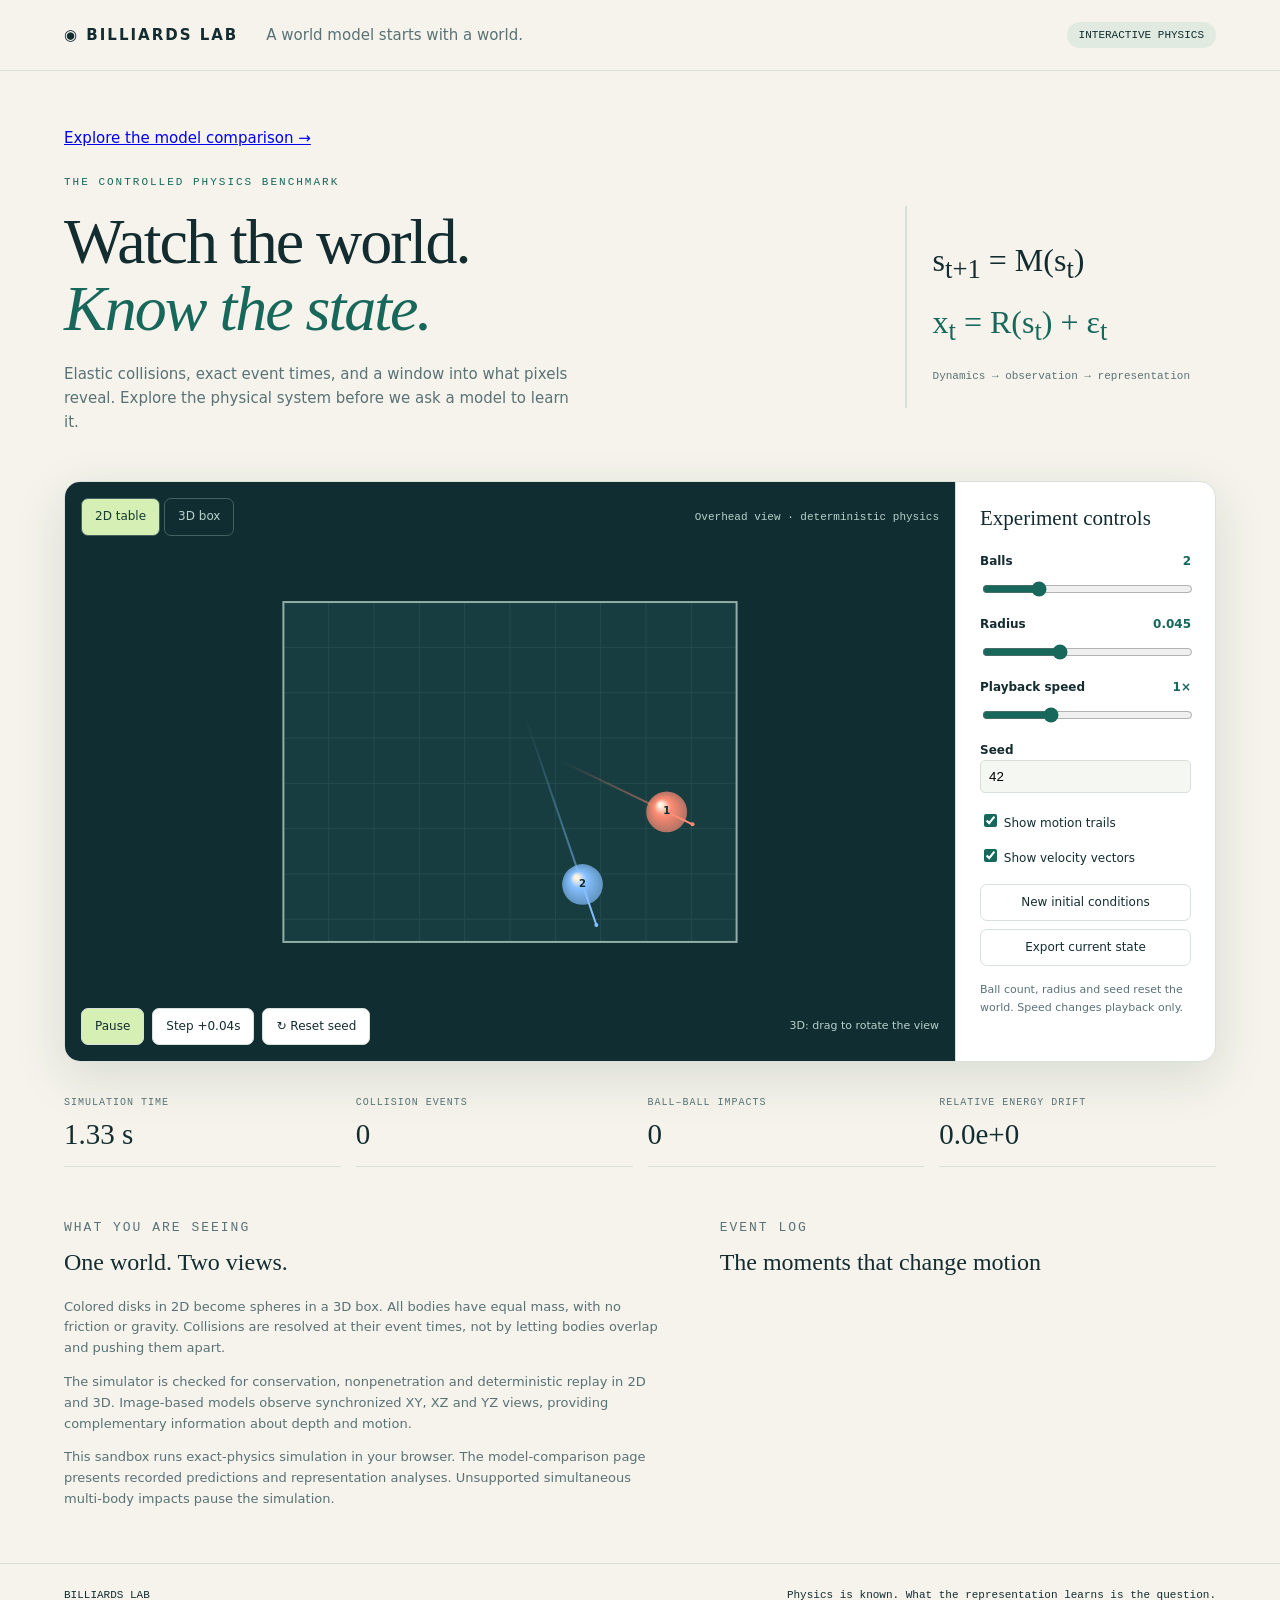
==== demos/billiards/index.html @ b467fddd "Add 3D billiards study and completed PushT representation diagnostics" ====
<!doctype html><html lang="en"><head><meta charset="utf-8"><meta name="viewport" content="width=device-width,initial-scale=1"><title>Billiards Lab — Physics in motion</title><link rel="stylesheet" href="style.css"></head><body>
<header><a class="brand" href="#">◉ BILLIARDS LAB</a><span class="tag">A world model starts with a world.</span><span class="badge">INTERACTIVE PHYSICS</span></header>
<main><p><a href="research.html">Explore the model comparison →</a></p><div class="intro"><div><p class="eyebrow">THE CONTROLLED PHYSICS BENCHMARK</p><h1>Watch the world.<br><em>Know the state.</em></h1><p>Elastic collisions, exact event times, and a window into what pixels reveal. Explore the physical system before we ask a model to learn it.</p></div><div class="equation">s<sub>t+1</sub> = M(s<sub>t</sub>)<br><span>x<sub>t</sub> = R(s<sub>t</sub>) + ε<sub>t</sub></span><small>Dynamics → observation → representation</small></div></div>
<section class="lab"><div class="stage"><div class="toolbar"><div class="segments" role="group" aria-label="Dimension"><button id="two" class="active">2D table</button><button id="three">3D box</button></div><span id="mode">Overhead view · deterministic physics</span></div><canvas id="canvas" aria-label="Animated billiard simulation"></canvas><div class="transport"><button id="play">Pause</button><button id="step">Step +0.04s</button><button id="reset">↻ Reset seed</button><span id="hint">3D: drag to rotate the view</span></div><p id="error" role="alert"></p></div>
<aside><h2>Experiment controls</h2><label>Balls <output id="nval">2</output><input id="n" type="range" min="1" max="5" value="2"></label><label>Radius <output id="rval">0.045</output><input id="r" type="range" min="20" max="90" value="45"></label><label>Playback speed <output id="speedval">1×</output><input id="speed" type="range" min="1" max="30" value="10"></label><label>Seed<input id="seed" type="number" min="0" max="4294967295" value="42"></label><label class="check"><input id="trails" type="checkbox" checked> Show motion trails</label><label class="check"><input id="arrows" type="checkbox" checked> Show velocity vectors</label><button id="random">New initial conditions</button><button id="download">Export current state</button><p class="note">Ball count, radius and seed reset the world. Speed changes playback only.</p></aside></section>
<section class="stats"><div><span>SIMULATION TIME</span><strong id="time">0.00 s</strong></div><div><span>COLLISION EVENTS</span><strong id="count">0</strong></div><div><span>BALL–BALL IMPACTS</span><strong id="pairs">0</strong></div><div><span>RELATIVE ENERGY DRIFT</span><strong id="energy">0</strong></div></section>
<section class="lower"><article><p class="eyebrow">WHAT YOU ARE SEEING</p><h2>One world. Two views.</h2><p>Colored disks in 2D become spheres in a 3D box. All bodies have equal mass, with no friction or gravity. Collisions are resolved at their event times, not by letting bodies overlap and pushing them apart.</p><p>The simulator is checked for conservation, nonpenetration and deterministic replay in 2D and 3D. Image-based models observe synchronized XY, XZ and YZ views, providing complementary information about depth and motion.</p><p>This sandbox runs exact-physics simulation in your browser. The model-comparison page presents recorded predictions and representation analyses. Unsupported simultaneous multi-body impacts pause the simulation.</p></article><article><p class="eyebrow">EVENT LOG</p><h2>The moments that change motion</h2><ol id="events"><li>Waiting for the first collision…</li></ol></article></section></main><footer>BILLIARDS LAB <span>Physics is known. What the representation learns is the question.</span></footer><script type="module" src="app.mjs"></script></body></html>
---- demos/billiards/style.css ----
:root{--ink:#132c30;--muted:#597276;--paper:#f5f3eb;--green:#17675b;--line:#d8e0d9}*{box-sizing:border-box}body{margin:0;background:var(--paper);color:var(--ink);font:15px/1.6 system-ui,sans-serif}header{display:flex;gap:28px;align-items:center;padding:22px 5vw;border-bottom:1px solid var(--line)}.brand{font-weight:800;letter-spacing:2px;color:var(--ink);text-decoration:none}.tag{color:var(--muted);flex:1}.badge{font:11px monospace;background:#e0eae0;padding:7px 12px;border-radius:20px}main{max-width:1300px;margin:auto;padding:40px 5vw}.intro{display:flex;justify-content:space-between;gap:60px;align-items:center;margin-bottom:32px}.intro>div:first-child{max-width:590px}.eyebrow{font:11px monospace;letter-spacing:2px;color:var(--green)}h1{font:clamp(40px,5vw,67px)/1.05 Georgia,serif;letter-spacing:-2px;margin:20px 0}h1 em{font-weight:normal;color:var(--green)}.intro p:not(.eyebrow){color:var(--muted);max-width:510px}.equation{font:32px Georgia,serif;line-height:1.8;padding:26px;border-left:2px solid var(--line)}.equation span{color:var(--green)}.equation small{display:block;font:11px monospace;margin-top:15px;color:var(--muted)}.lab{display:grid;grid-template-columns:1fr 260px;border:1px solid var(--line);border-radius:16px;overflow:hidden;background:white;box-shadow:0 15px 50px #183c3020}.stage{min-width:0;background:#102e32;color:#eff4e7}.toolbar{display:flex;align-items:center;justify-content:space-between;padding:16px;gap:12px}.toolbar>span{font:11px monospace;color:#b7d0c9}.segments{display:flex;gap:4px}.segments button{background:transparent;color:#b7d0c9;border-color:#45615f}.segments .active{background:#d6efb4;color:#133b32}button{font:inherit;font-size:12px;cursor:pointer;border:1px solid var(--line);border-radius:7px;padding:8px 13px;background:white;color:var(--ink)}button:hover{filter:brightness(.92)}button:focus-visible,input:focus-visible{outline:3px solid #edb84e;outline-offset:3px}canvas{width:100%;height:440px;display:block;touch-action:none}.transport{display:flex;gap:8px;align-items:center;padding:16px}.transport span{font-size:11px;color:#b7d0c9;margin-left:auto}.transport button:first-child{background:#d6efb4}aside{padding:24px;border-left:1px solid var(--line)}h2{font:24px/1.2 Georgia,serif;margin:0 0 20px}aside h2{font-size:21px}label{display:block;margin:18px 0;font-size:12px;font-weight:600}output{float:right;color:var(--green)}input[type=range]{width:100%;accent-color:var(--green);display:block;margin-top:10px}input[type=number]{display:block;width:100%;padding:8px;border:1px solid var(--line);border-radius:5px;background:#f5f7f3}label.check{font-weight:400;margin:12px 0}.check input{accent-color:var(--green)}aside button{width:100%;margin:4px 0}.note{font-size:11px;color:var(--muted)}.stats{display:grid;grid-template-columns:repeat(4,1fr);gap:15px;margin:20px 0 40px}.stats div{border-bottom:1px solid var(--line);padding:15px 0}.stats span{font:10px monospace;letter-spacing:1px;color:var(--muted);display:block}.stats strong{display:block;font:29px Georgia,serif;margin-top:10px}.lower{display:grid;grid-template-columns:1.2fr 1fr;gap:60px}.lower p{color:var(--muted);font-size:13px}ol{padding-left:20px;font:12px/2 monospace;color:var(--muted)}footer{border-top:1px solid var(--line);padding:25px 5vw;font:11px monospace;display:flex;justify-content:space-between}#error{color:#ffd0b0;margin:0 16px}@media(max-width:850px){.intro{gap:20px}.equation{display:none}.lab{grid-template-columns:1fr}aside{border-left:0;border-top:1px solid var(--line)}canvas{height:340px}.stats{grid-template-columns:repeat(2,1fr)}.lower{grid-template-columns:1fr;gap:25px}.tag{display:none}.toolbar>span{display:none}.transport{flex-wrap:wrap}.transport span{width:100%;margin:0}header{justify-content:space-between}.badge{font-size:9px}footer span{display:none}}

/* Saved screening diagnostics. */
#diagnostics{margin:32px 0 48px;padding:24px;border:1px solid var(--line);border-radius:16px;background:#eaf0e8}#diagnostics h2{margin-bottom:12px}#diagnostics h3{font:22px/1.3 Georgia,serif;margin:0 0 12px}#diagnostics h4{margin-bottom:10px}#diagnostics p{font-size:14px}.diag-grid{display:grid;grid-template-columns:repeat(2,minmax(0,1fr));gap:20px}.diag-card{background:#fffdf8;padding:22px;border-radius:12px;min-width:0}.diag-card svg{display:block;width:100%;max-width:360px;margin:auto;font:13px system-ui}.diag-card img{width:100%;image-rendering:pixelated;border:1px solid var(--line)}.diag-bar-label{display:flex;justify-content:space-between;gap:12px;font-size:12px;margin-top:10px}.diag-bar-label strong{white-space:nowrap}.diag-track,.diag-valid-track{height:10px;background:#e4e8e2;border-radius:3px;overflow:hidden;margin:5px 0 12px}.diag-track span,.diag-valid-track span{display:block;height:100%}.diag-track .predicted{background:#b44e33}.diag-track .true_future_probe{background:#427e91}.diag-valid-track{background:#b44e33}.diag-valid-track span{background:#397764}.diag-error-group{padding:10px;border:1px solid transparent;border-radius:7px}.diag-error-group.selected{border-color:#789189;background:#eef3ed}.diag-takeaway{border-left:4px solid var(--green);padding:12px 18px;background:white}#diagnostics code{overflow-wrap:anywhere}#diag-trajectory-note{overflow-wrap:anywhere}#diagnostics .note{font-size:12px}@media(max-width:800px){.diag-grid{grid-template-columns:1fr}#diagnostics{padding:16px}.diag-card{padding:16px}}
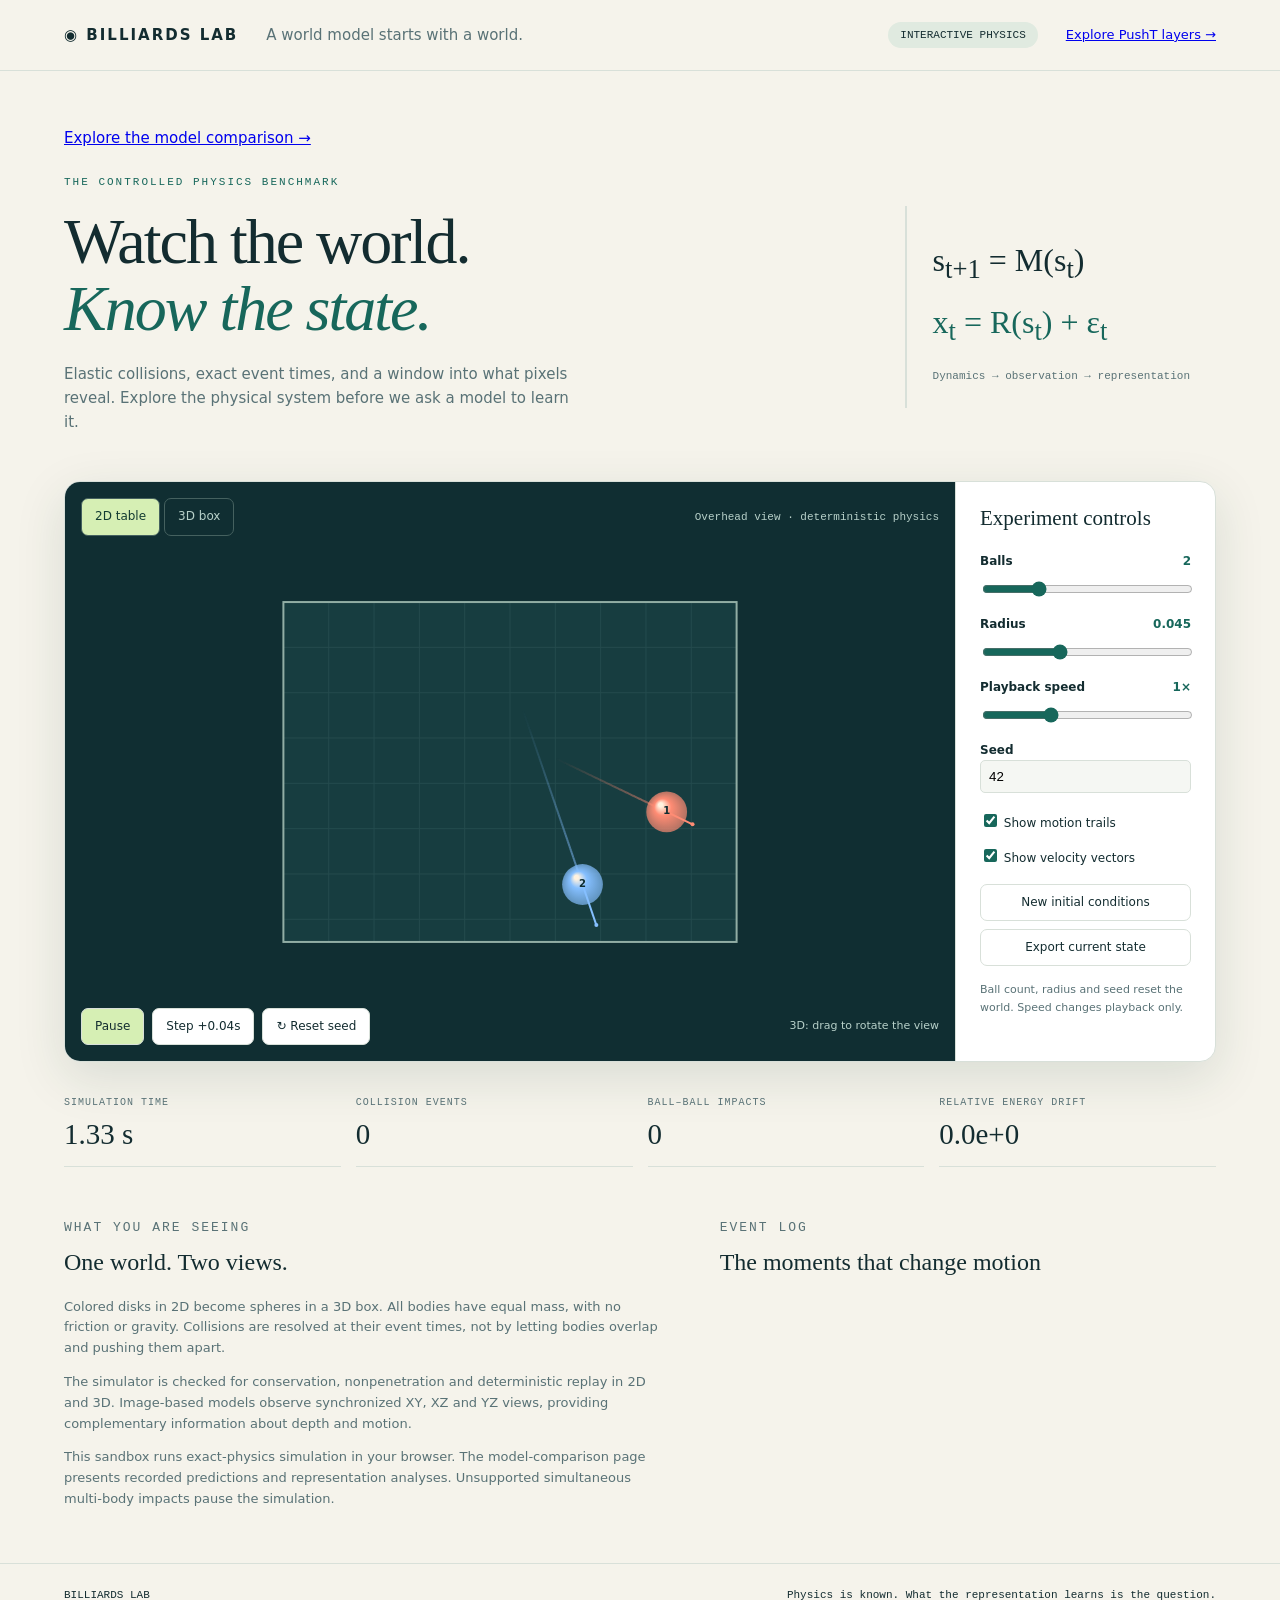
==== commit 038f6167: "Add interactive PushT atlas and validated billiards learning diagnostic results" ====
--- a/demos/billiards/index.html
+++ b/demos/billiards/index.html
@@ -1,5 +1,5 @@
 <!doctype html><html lang="en"><head><meta charset="utf-8"><meta name="viewport" content="width=device-width,initial-scale=1"><title>Billiards Lab — Physics in motion</title><link rel="stylesheet" href="style.css"></head><body>
-<header><a class="brand" href="#">◉ BILLIARDS LAB</a><span class="tag">A world model starts with a world.</span><span class="badge">INTERACTIVE PHYSICS</span></header>
+<header><a class="brand" href="#">◉ BILLIARDS LAB</a><span class="tag">A world model starts with a world.</span><span class="badge">INTERACTIVE PHYSICS</span><a href="pusht.html" style="font-size:13px;margin-left:auto;white-space:nowrap">Explore PushT layers →</a></header>
 <main><p><a href="research.html">Explore the model comparison →</a></p><div class="intro"><div><p class="eyebrow">THE CONTROLLED PHYSICS BENCHMARK</p><h1>Watch the world.<br><em>Know the state.</em></h1><p>Elastic collisions, exact event times, and a window into what pixels reveal. Explore the physical system before we ask a model to learn it.</p></div><div class="equation">s<sub>t+1</sub> = M(s<sub>t</sub>)<br><span>x<sub>t</sub> = R(s<sub>t</sub>) + ε<sub>t</sub></span><small>Dynamics → observation → representation</small></div></div>
 <section class="lab"><div class="stage"><div class="toolbar"><div class="segments" role="group" aria-label="Dimension"><button id="two" class="active">2D table</button><button id="three">3D box</button></div><span id="mode">Overhead view · deterministic physics</span></div><canvas id="canvas" aria-label="Animated billiard simulation"></canvas><div class="transport"><button id="play">Pause</button><button id="step">Step +0.04s</button><button id="reset">↻ Reset seed</button><span id="hint">3D: drag to rotate the view</span></div><p id="error" role="alert"></p></div>
 <aside><h2>Experiment controls</h2><label>Balls <output id="nval">2</output><input id="n" type="range" min="1" max="5" value="2"></label><label>Radius <output id="rval">0.045</output><input id="r" type="range" min="20" max="90" value="45"></label><label>Playback speed <output id="speedval">1×</output><input id="speed" type="range" min="1" max="30" value="10"></label><label>Seed<input id="seed" type="number" min="0" max="4294967295" value="42"></label><label class="check"><input id="trails" type="checkbox" checked> Show motion trails</label><label class="check"><input id="arrows" type="checkbox" checked> Show velocity vectors</label><button id="random">New initial conditions</button><button id="download">Export current state</button><p class="note">Ball count, radius and seed reset the world. Speed changes playback only.</p></aside></section>
--- a/demos/billiards/style.css
+++ b/demos/billiards/style.css
@@ -2,3 +2,6 @@
 
 /* Saved screening diagnostics. */
 #diagnostics{margin:32px 0 48px;padding:24px;border:1px solid var(--line);border-radius:16px;background:#eaf0e8}#diagnostics h2{margin-bottom:12px}#diagnostics h3{font:22px/1.3 Georgia,serif;margin:0 0 12px}#diagnostics h4{margin-bottom:10px}#diagnostics p{font-size:14px}.diag-grid{display:grid;grid-template-columns:repeat(2,minmax(0,1fr));gap:20px}.diag-card{background:#fffdf8;padding:22px;border-radius:12px;min-width:0}.diag-card svg{display:block;width:100%;max-width:360px;margin:auto;font:13px system-ui}.diag-card img{width:100%;image-rendering:pixelated;border:1px solid var(--line)}.diag-bar-label{display:flex;justify-content:space-between;gap:12px;font-size:12px;margin-top:10px}.diag-bar-label strong{white-space:nowrap}.diag-track,.diag-valid-track{height:10px;background:#e4e8e2;border-radius:3px;overflow:hidden;margin:5px 0 12px}.diag-track span,.diag-valid-track span{display:block;height:100%}.diag-track .predicted{background:#b44e33}.diag-track .true_future_probe{background:#427e91}.diag-valid-track{background:#b44e33}.diag-valid-track span{background:#397764}.diag-error-group{padding:10px;border:1px solid transparent;border-radius:7px}.diag-error-group.selected{border-color:#789189;background:#eef3ed}.diag-takeaway{border-left:4px solid var(--green);padding:12px 18px;background:white}#diagnostics code{overflow-wrap:anywhere}#diag-trajectory-note{overflow-wrap:anywhere}#diagnostics .note{font-size:12px}@media(max-width:800px){.diag-grid{grid-template-columns:1fr}#diagnostics{padding:16px}.diag-card{padding:16px}}
+
+/* Navigation between the two research views. */
+header{flex-wrap:wrap}
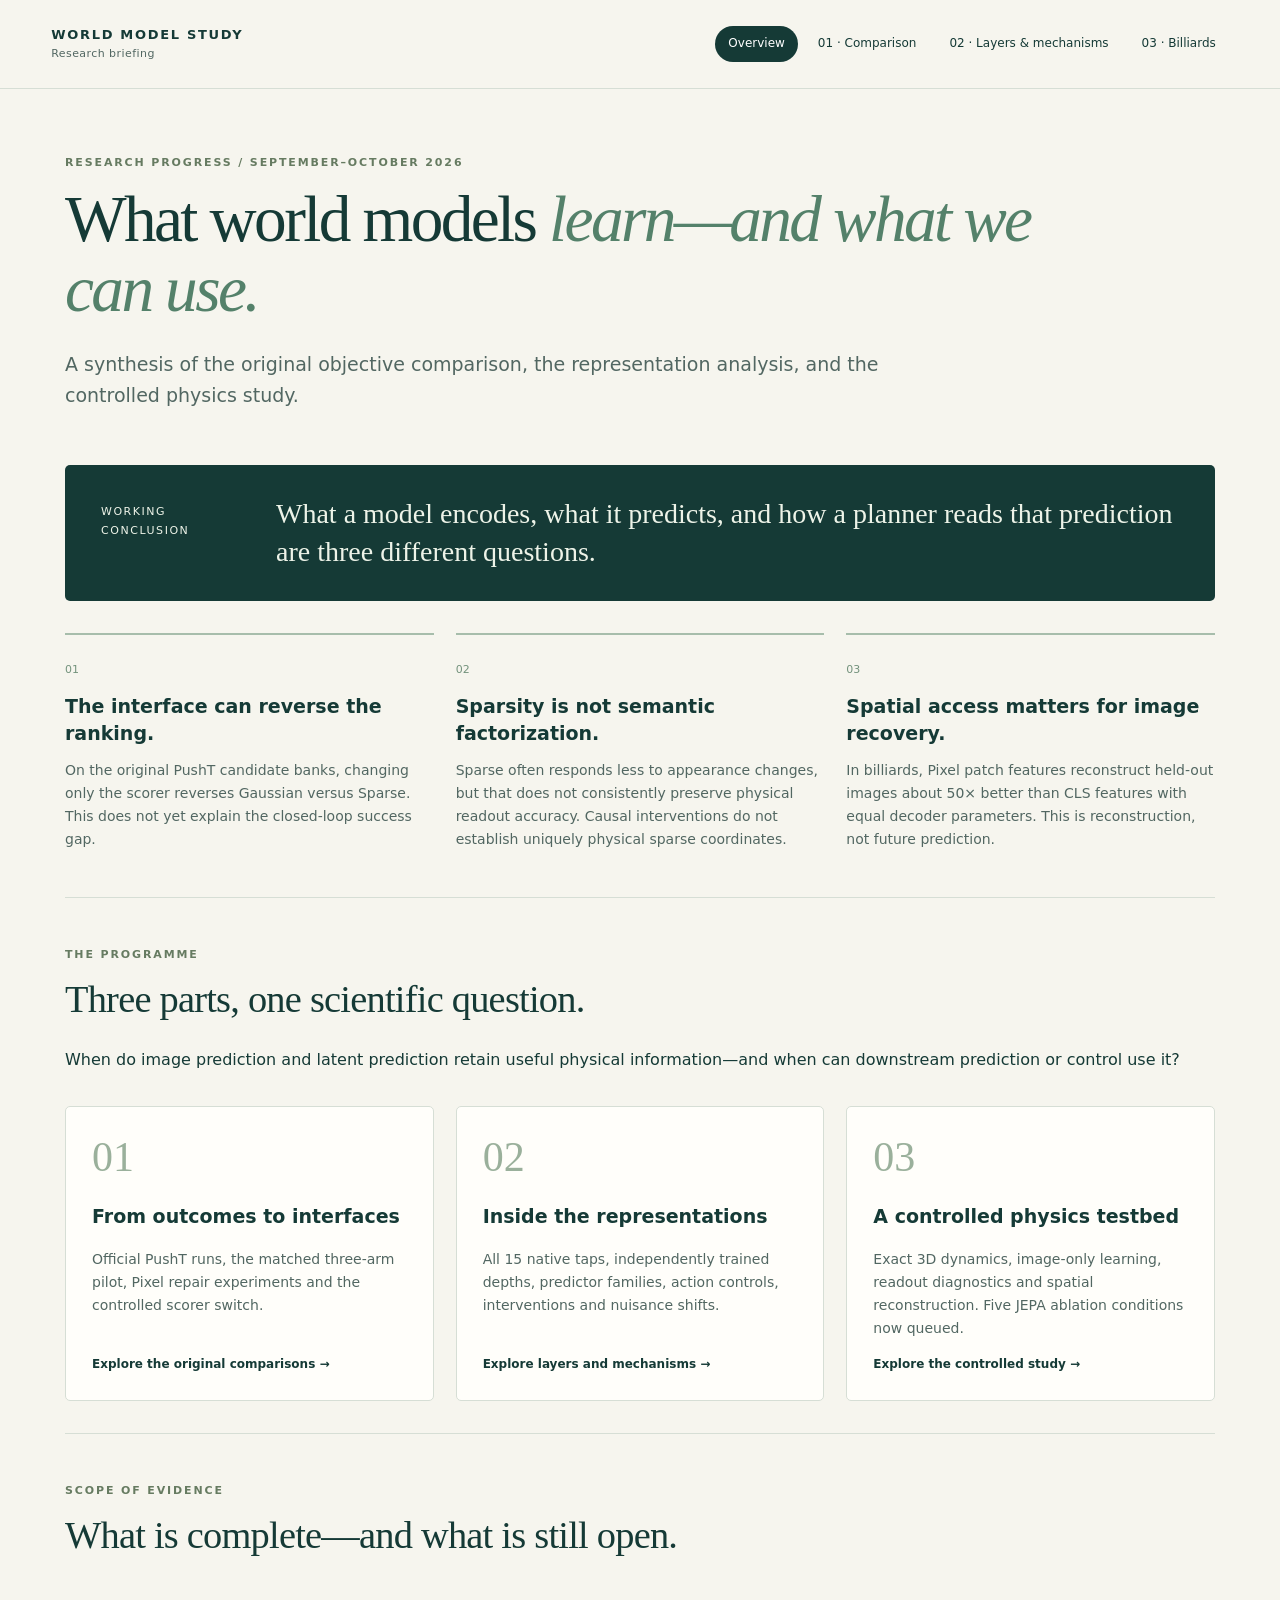
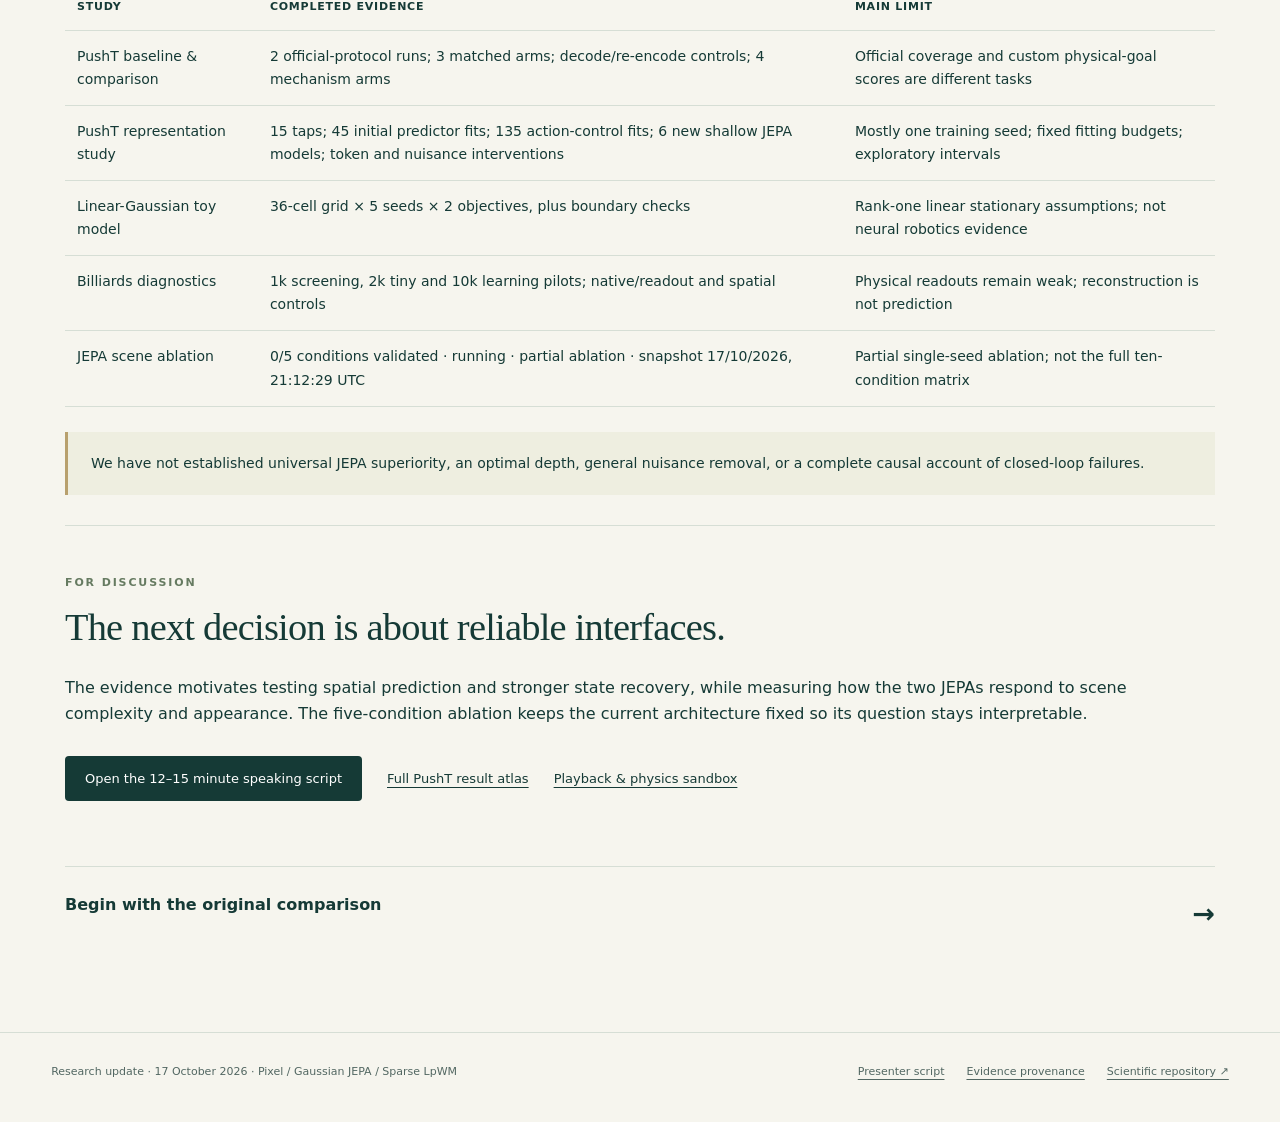
==== commit acbc26bc: "Add comprehensive advisor briefing, visual chapters and speaking script" ====
--- a/demos/billiards/index.html
+++ b/demos/billiards/index.html
@@ -1,7 +1 @@
-<!doctype html><html lang="en"><head><meta charset="utf-8"><meta name="viewport" content="width=device-width,initial-scale=1"><title>Billiards Lab — Physics in motion</title><link rel="stylesheet" href="style.css"></head><body>
-<header><a class="brand" href="#">◉ BILLIARDS LAB</a><span class="tag">A world model starts with a world.</span><span class="badge">INTERACTIVE PHYSICS</span><a href="pusht.html" style="font-size:13px;margin-left:auto;white-space:nowrap">Explore PushT layers →</a></header>
-<main><p><a href="research.html">Explore the model comparison →</a></p><div class="intro"><div><p class="eyebrow">THE CONTROLLED PHYSICS BENCHMARK</p><h1>Watch the world.<br><em>Know the state.</em></h1><p>Elastic collisions, exact event times, and a window into what pixels reveal. Explore the physical system before we ask a model to learn it.</p></div><div class="equation">s<sub>t+1</sub> = M(s<sub>t</sub>)<br><span>x<sub>t</sub> = R(s<sub>t</sub>) + ε<sub>t</sub></span><small>Dynamics → observation → representation</small></div></div>
-<section class="lab"><div class="stage"><div class="toolbar"><div class="segments" role="group" aria-label="Dimension"><button id="two" class="active">2D table</button><button id="three">3D box</button></div><span id="mode">Overhead view · deterministic physics</span></div><canvas id="canvas" aria-label="Animated billiard simulation"></canvas><div class="transport"><button id="play">Pause</button><button id="step">Step +0.04s</button><button id="reset">↻ Reset seed</button><span id="hint">3D: drag to rotate the view</span></div><p id="error" role="alert"></p></div>
-<aside><h2>Experiment controls</h2><label>Balls <output id="nval">2</output><input id="n" type="range" min="1" max="5" value="2"></label><label>Radius <output id="rval">0.045</output><input id="r" type="range" min="20" max="90" value="45"></label><label>Playback speed <output id="speedval">1×</output><input id="speed" type="range" min="1" max="30" value="10"></label><label>Seed<input id="seed" type="number" min="0" max="4294967295" value="42"></label><label class="check"><input id="trails" type="checkbox" checked> Show motion trails</label><label class="check"><input id="arrows" type="checkbox" checked> Show velocity vectors</label><button id="random">New initial conditions</button><button id="download">Export current state</button><p class="note">Ball count, radius and seed reset the world. Speed changes playback only.</p></aside></section>
-<section class="stats"><div><span>SIMULATION TIME</span><strong id="time">0.00 s</strong></div><div><span>COLLISION EVENTS</span><strong id="count">0</strong></div><div><span>BALL–BALL IMPACTS</span><strong id="pairs">0</strong></div><div><span>RELATIVE ENERGY DRIFT</span><strong id="energy">0</strong></div></section>
-<section class="lower"><article><p class="eyebrow">WHAT YOU ARE SEEING</p><h2>One world. Two views.</h2><p>Colored disks in 2D become spheres in a 3D box. All bodies have equal mass, with no friction or gravity. Collisions are resolved at their event times, not by letting bodies overlap and pushing them apart.</p><p>The simulator is checked for conservation, nonpenetration and deterministic replay in 2D and 3D. Image-based models observe synchronized XY, XZ and YZ views, providing complementary information about depth and motion.</p><p>This sandbox runs exact-physics simulation in your browser. The model-comparison page presents recorded predictions and representation analyses. Unsupported simultaneous multi-body impacts pause the simulation.</p></article><article><p class="eyebrow">EVENT LOG</p><h2>The moments that change motion</h2><ol id="events"><li>Waiting for the first collision…</li></ol></article></section></main><footer>BILLIARDS LAB <span>Physics is known. What the representation learns is the question.</span></footer><script type="module" src="app.mjs"></script></body></html>
+<!doctype html><html lang="en"><head><meta charset="utf-8"><meta name="viewport" content="width=device-width,initial-scale=1"><title>What world models learn—and what we can use. · World Models</title><link rel="stylesheet" href="review.css"></head><body data-page="index"><a class="skip" href="#main">Skip to content</a><header><a class="wordmark" href="index.html">WORLD MODEL STUDY<span>Research briefing</span></a><nav aria-label="Research chapters"><a data-page="index" href="index.html">Overview</a><a data-page="comparison" href="comparison.html">01 · Comparison</a><a data-page="layers" href="layers.html">02 · Layers & mechanisms</a><a data-page="billiards" href="billiards.html">03 · Billiards</a></nav></header><main id="main"><div class="hero"><p class="eyebrow">Research progress / September–October 2026</p><h1>What world models <em>learn—and what we can use.</em></h1><p class="lead">A synthesis of the original objective comparison, the representation analysis, and the controlled physics study.</p></div><div class="thesis"><span>Working conclusion</span><p>What a model encodes, what it predicts, and how a planner reads that prediction are three different questions.</p></div><div class="findings"><article class="finding"><span>01</span><h3>The interface can reverse the ranking.</h3><p>On the original PushT candidate banks, changing only the scorer reverses Gaussian versus Sparse. This does not yet explain the closed-loop success gap.</p></article><article class="finding"><span>02</span><h3>Sparsity is not semantic factorization.</h3><p>Sparse often responds less to appearance changes, but that does not consistently preserve physical readout accuracy. Causal interventions do not establish uniquely physical sparse coordinates.</p></article><article class="finding"><span>03</span><h3>Spatial access matters for image recovery.</h3><p>In billiards, Pixel patch features reconstruct held-out images about 50× better than CLS features with equal decoder parameters. This is reconstruction, not future prediction.</p></article></div><section class="chapter-section"><p class="eyebrow">The programme</p><h2>Three parts, one scientific question.</h2><p>When do image prediction and latent prediction retain useful physical information—and when can downstream prediction or control use it?</p><div class="chapter-grid"><a class="chapter-card" href="comparison.html"><b>01</b><h3>From outcomes to interfaces</h3><p>Official PushT runs, the matched three-arm pilot, Pixel repair experiments and the controlled scorer switch.</p><span>Explore the original comparisons →</span></a><a class="chapter-card" href="layers.html"><b>02</b><h3>Inside the representations</h3><p>All 15 native taps, independently trained depths, predictor families, action controls, interventions and nuisance shifts.</p><span>Explore layers and mechanisms →</span></a><a class="chapter-card" href="billiards.html"><b>03</b><h3>A controlled physics testbed</h3><p>Exact 3D dynamics, image-only learning, readout diagnostics and spatial reconstruction. Five JEPA ablation conditions now queued.</p><span>Explore the controlled study →</span></a></div></section><section class="chapter-section"><p class="eyebrow">Scope of evidence</p><h2>What is complete—and what is still open.</h2><div class="table-wrap"><table><thead><tr><th>Study</th><th>Completed evidence</th><th>Main limit</th></tr></thead><tbody><tr><td>PushT baseline & comparison</td><td>2 official-protocol runs; 3 matched arms; decode/re-encode controls; 4 mechanism arms</td><td>Official coverage and custom physical-goal scores are different tasks</td></tr><tr><td>PushT representation study</td><td>15 taps; 45 initial predictor fits; 135 action-control fits; 6 new shallow JEPA models; token and nuisance interventions</td><td>Mostly one training seed; fixed fitting budgets; exploratory intervals</td></tr><tr><td>Linear-Gaussian toy model</td><td>36-cell grid × 5 seeds × 2 objectives, plus boundary checks</td><td>Rank-one linear stationary assumptions; not neural robotics evidence</td></tr><tr><td>Billiards diagnostics</td><td>1k screening, 2k tiny and 10k learning pilots; native/readout and spatial controls</td><td>Physical readouts remain weak; reconstruction is not prediction</td></tr><tr><td>JEPA scene ablation</td><td id="cover-run">Five conditions × two objectives × 10k updates; results pending</td><td>Partial single-seed ablation; not the full ten-condition matrix</td></tr></tbody></table></div><p class="boundary">We have not established universal JEPA superiority, an optimal depth, general nuisance removal, or a complete causal account of closed-loop failures.</p></section><section class="chapter-section"><p class="eyebrow">For discussion</p><h2>The next decision is about reliable interfaces.</h2><p>The evidence motivates testing spatial prediction and stronger state recovery, while measuring how the two JEPAs respond to scene complexity and appearance. The five-condition ablation keeps the current architecture fixed so its question stays interpretable.</p><div class="actions"><a class="button" href="speaker-notes.html">Open the 12–15 minute speaking script</a><a href="pusht.html">Full PushT result atlas</a><a href="research.html">Playback & physics sandbox</a></div></section><a class="next" href="comparison.html">Begin with the original comparison <span>→</span></a></main><footer><p>Research update · 17 October 2026 · Pixel / Gaussian JEPA / Sparse LpWM</p><a href="speaker-notes.html">Presenter script</a><a href="review-data/provenance.json">Evidence provenance</a><a href="https://github.com/henry550xz/jepa-worldmodel-comparison">Scientific repository ↗</a></footer><script type="module" src="review.mjs"></script></body></html>
--- a/demos/billiards/review.css
+++ b/demos/billiards/review.css
@@ -0,0 +1,2 @@
+:root{--paper:#f6f5ee;--ink:#153a36;--muted:#526762;--line:#d6ded5;--pixel:#bd674c;--gaussian:#347f9e;--sparse:#579b75;--card:#fffefa}*{box-sizing:border-box}body{margin:0;background:var(--paper);color:var(--ink);font:16px/1.65 system-ui,-apple-system,BlinkMacSystemFont,"Segoe UI",sans-serif}a{color:inherit;text-underline-offset:4px}header{display:flex;gap:25px;align-items:center;justify-content:space-between;padding:24px max(4vw,20px);border-bottom:1px solid var(--line)}.wordmark{font-size:13px;letter-spacing:.13em;font-weight:800;text-decoration:none}.wordmark span{display:block;font-weight:400;font-size:11px;letter-spacing:.04em;color:var(--muted)}nav{display:flex;gap:7px;flex-wrap:wrap}nav a{font-size:12px;text-decoration:none;border-radius:30px;padding:8px 13px}nav a[aria-current=page]{background:var(--ink);color:white}main{max-width:1220px;margin:auto;padding:0 35px 70px}.hero{padding:65px 0 35px;max-width:1040px}.eyebrow{font-size:11px;font-weight:750;letter-spacing:.17em;text-transform:uppercase;color:#667b61;margin-bottom:12px}h1,h2,h3,p{margin-top:0}h1{font:500 clamp(37px,5.1vw,69px)/1.08 Georgia,serif;letter-spacing:-.04em;margin-bottom:24px}h1 em{font-weight:400;color:#54816a}h2{font:500 clamp(28px,3vw,39px)/1.2 Georgia,serif;letter-spacing:-.02em;margin-bottom:25px}h3{font-size:19px;line-height:1.4}.lead{font-size:19px;color:var(--muted);max-width:820px}.thesis{background:var(--ink);color:#edf3e8;padding:30px 36px;border-radius:5px;display:grid;grid-template-columns:155px 1fr;gap:20px}.thesis span{font-size:11px;text-transform:uppercase;letter-spacing:.14em;padding-top:8px}.thesis p{font:28px/1.35 Georgia,serif;margin:0}.findings,.chapter-grid{display:grid;grid-template-columns:repeat(3,1fr);gap:22px;margin:32px 0}.finding{border-top:2px solid #a7bdab;padding-top:20px}.finding>span{font-size:11px;color:#73927c}.finding h3{margin:12px 0}.finding p{font-size:14px;color:var(--muted)}.chapter-section{padding-top:48px;margin-top:30px;border-top:1px solid var(--line)}.chapter-card{display:flex;flex-direction:column;text-decoration:none;padding:26px;border:1px solid var(--line);background:var(--card);border-radius:5px;transition:transform .15s}.chapter-card:hover{transform:translateY(-4px);border-color:#85a68c}.chapter-card b{font:42px Georgia,serif;color:#9ab09b;margin-bottom:22px}.chapter-card p{font-size:14px;color:var(--muted)}.chapter-card span{font-size:12px;font-weight:650;margin-top:auto}.split{display:grid;grid-template-columns:1fr 1fr;gap:35px}.split>div{min-width:0}.chart-card{margin:30px 0;padding:25px;background:var(--card);border:1px solid var(--line);border-radius:6px}.chart-heading{display:flex;gap:20px;justify-content:space-between;align-items:flex-start;flex-wrap:wrap}.chart-heading h3{margin-bottom:15px;max-width:650px}.chart{width:100%;overflow:auto}.chart svg{display:block;width:100%;min-width:480px;height:auto}.chart svg text{font-family:system-ui,sans-serif;fill:#36544c}.chart svg .grid{stroke:#e2e7df;stroke-width:1}.caption,figcaption{font-size:12px;color:var(--muted);margin:12px 0 0}.source{font-size:11px;color:var(--muted);margin:8px 0 0}label{font-size:12px;font-weight:600}select{font:inherit;background:#f1f5ee;border:1px solid #bacbbd;border-radius:5px;padding:8px;max-width:100%;margin-left:7px;color:var(--ink)}.boundary{padding:20px 23px;background:#eeeee0;border-left:3px solid #b8a06d;font-size:14px;margin:25px 0}.table-wrap{overflow:auto}table{width:100%;border-collapse:collapse;font-size:14px}th,td{padding:14px 12px;border-bottom:1px solid var(--line);text-align:left;vertical-align:top}th{font-size:11px;text-transform:uppercase;letter-spacing:.07em}.stat{padding:20px 0}.stat strong{display:block;font:65px/1.1 Georgia,serif;letter-spacing:-.04em;color:#53826b}.stat span{display:block;font-size:13px;color:var(--muted);max-width:280px;margin-top:15px}.actions{display:flex;gap:25px;flex-wrap:wrap;align-items:center;margin:28px 0;font-size:13px}.button{background:var(--ink);color:white;padding:12px 20px;border-radius:4px;text-decoration:none}figure{margin:25px 0}figure img{max-width:100%;height:auto;background:white;border:1px solid var(--line)}details{margin:25px 0;border:1px solid var(--line);padding:18px;background:#fafbf5}summary{cursor:pointer;font-weight:650}details p{margin:16px 0 0}.run-status{padding:22px;border:1px solid #b6cbb8;background:#edf4e8;margin:25px 0;font-size:14px}.run-status strong{display:block;font-size:18px}.next{margin-top:65px;padding:25px 0;border-top:1px solid var(--line);display:flex;justify-content:space-between;text-decoration:none;font-weight:650}.next span{font-size:27px}footer{padding:30px max(4vw,20px);border-top:1px solid var(--line);display:flex;flex-wrap:wrap;gap:22px;font-size:11px;color:var(--muted)}footer p{margin-right:auto}.skip{position:absolute;left:-1000px}.skip:focus{left:10px;top:10px;background:white;padding:10px;z-index:5}:focus-visible{outline:3px solid #d79d51;outline-offset:4px}.script{max-width:850px}.script blockquote{font:20px/1.7 Georgia,serif;margin:22px 0;padding:18px 28px;border-left:3px solid #8faf99;background:#fffefa}.script .cue{font:13px system-ui;color:#596f61}.badge{display:inline-block;padding:3px 9px;background:#e5ebdf;border-radius:12px;font-size:11px;margin:3px}.source-list li{margin:14px 0}.empty{color:var(--muted);font-style:italic}.figure-select{display:block}.figure-select select{display:block;margin:10px 0}code{font-size:12px;overflow-wrap:anywhere}@media(max-width:760px){header{align-items:flex-start;flex-direction:column;gap:15px}main{padding:0 19px 40px}.hero{padding-top:38px}.findings,.chapter-grid,.split{grid-template-columns:1fr}.thesis{grid-template-columns:1fr;padding:23px;gap:10px}.thesis p{font-size:25px}.chart-card{padding:15px}.chart-heading{gap:6px}.chapter-section{padding-top:35px;margin-top:25px}nav{gap:2px}nav a{padding:7px 9px;font-size:11px}.lead{font-size:17px}footer{gap:15px}h1 br{display:none}}@media print{header nav,.actions,.next,footer,.skip{display:none}body{background:white}main{max-width:none;padding:0}.hero{padding:20px 0}.chapter-section{break-inside:avoid}.chart-card{break-inside:avoid}.chart svg{min-width:0}.script{max-width:none}a{text-decoration:none}.script blockquote{font-size:16px}details{display:block}}
+.source-list{padding-left:22px}.source-list li,.source-list p,.source-list code{overflow-wrap:anywhere;word-break:normal}main,section,article{min-width:0}
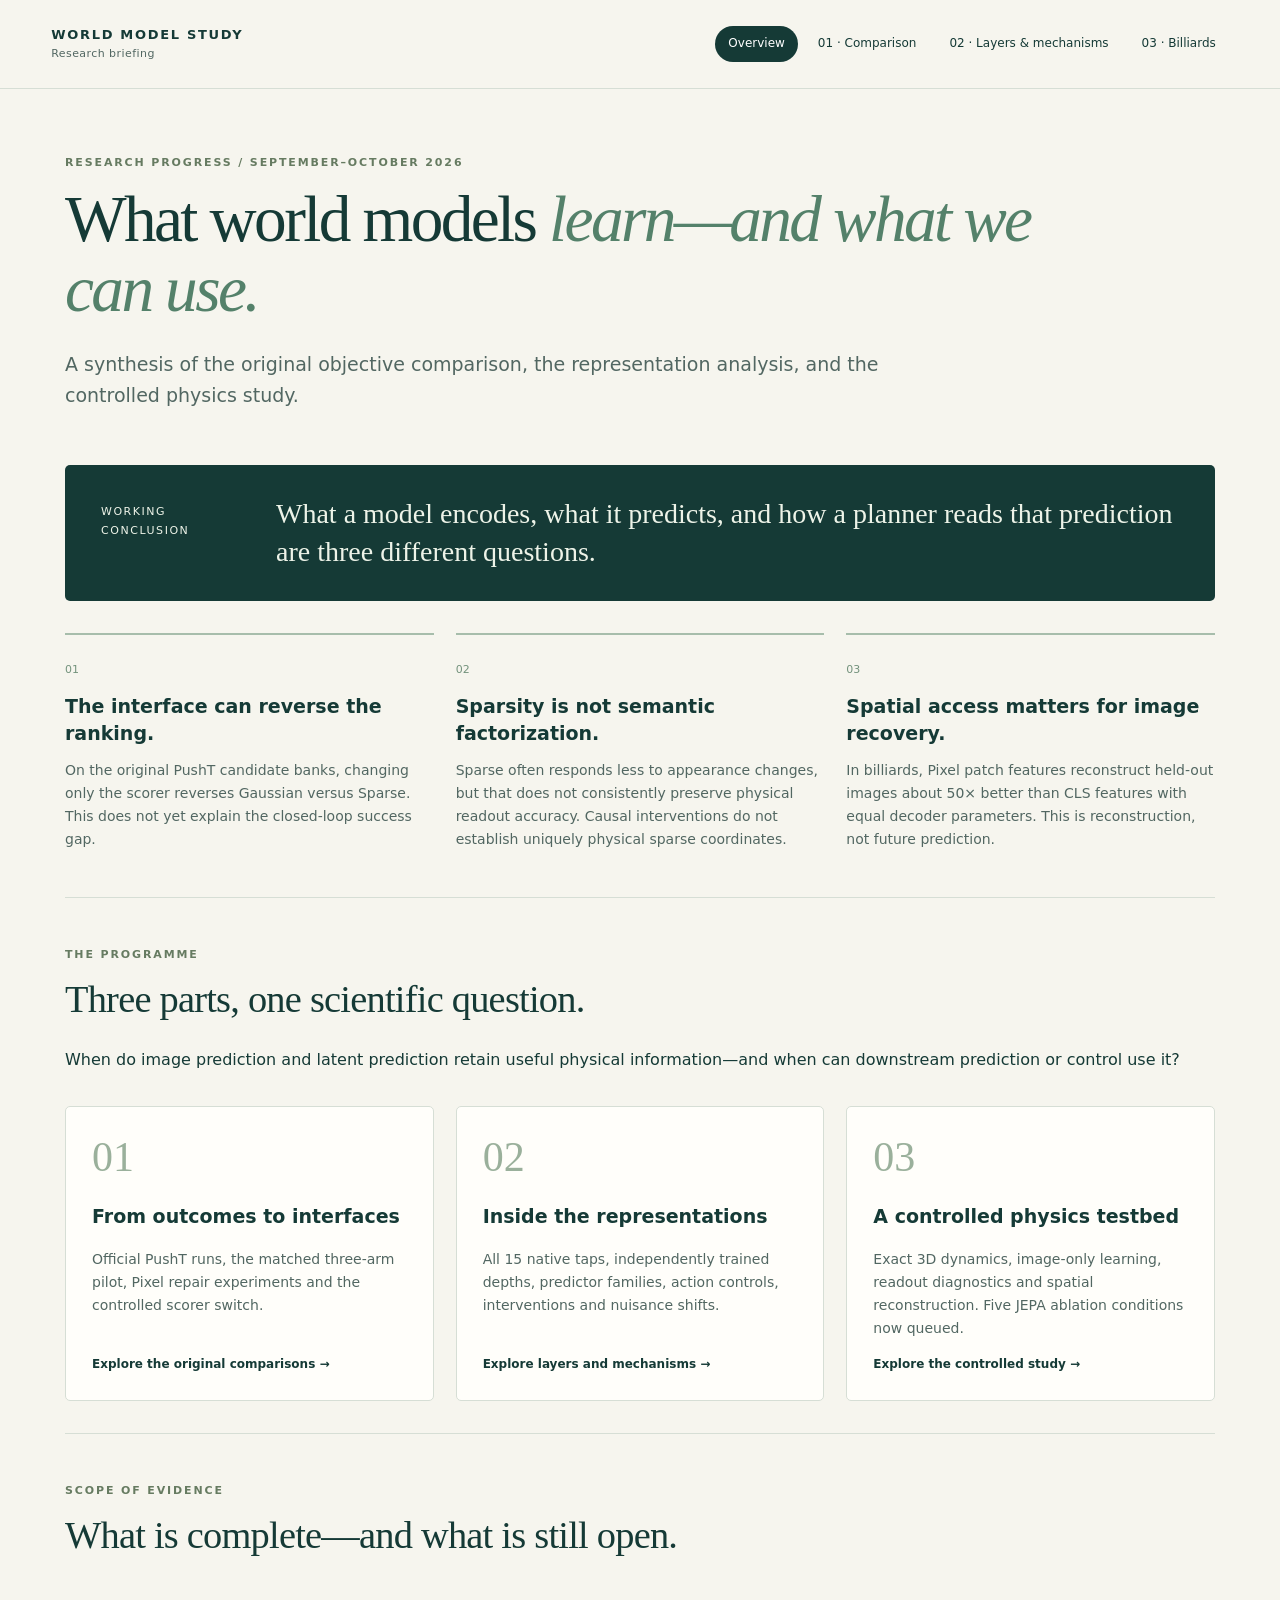
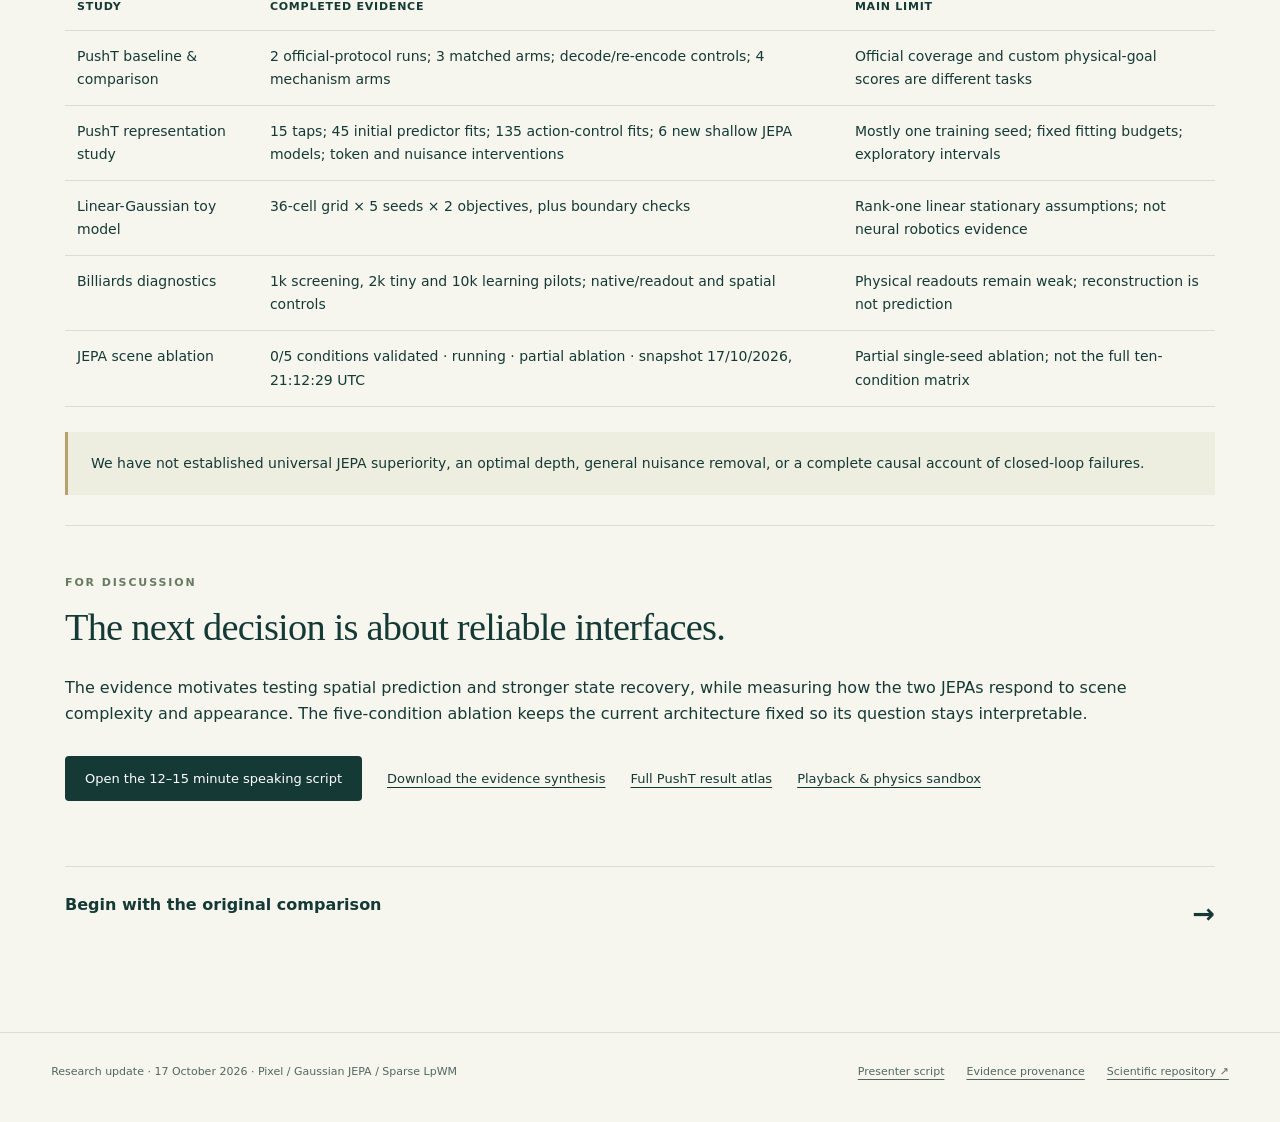
==== commit 68e54fc8: "Add ablation result visualization and synthesis download" ====
--- a/demos/billiards/index.html
+++ b/demos/billiards/index.html
@@ -1 +1 @@
-<!doctype html><html lang="en"><head><meta charset="utf-8"><meta name="viewport" content="width=device-width,initial-scale=1"><title>What world models learn—and what we can use. · World Models</title><link rel="stylesheet" href="review.css"></head><body data-page="index"><a class="skip" href="#main">Skip to content</a><header><a class="wordmark" href="index.html">WORLD MODEL STUDY<span>Research briefing</span></a><nav aria-label="Research chapters"><a data-page="index" href="index.html">Overview</a><a data-page="comparison" href="comparison.html">01 · Comparison</a><a data-page="layers" href="layers.html">02 · Layers & mechanisms</a><a data-page="billiards" href="billiards.html">03 · Billiards</a></nav></header><main id="main"><div class="hero"><p class="eyebrow">Research progress / September–October 2026</p><h1>What world models <em>learn—and what we can use.</em></h1><p class="lead">A synthesis of the original objective comparison, the representation analysis, and the controlled physics study.</p></div><div class="thesis"><span>Working conclusion</span><p>What a model encodes, what it predicts, and how a planner reads that prediction are three different questions.</p></div><div class="findings"><article class="finding"><span>01</span><h3>The interface can reverse the ranking.</h3><p>On the original PushT candidate banks, changing only the scorer reverses Gaussian versus Sparse. This does not yet explain the closed-loop success gap.</p></article><article class="finding"><span>02</span><h3>Sparsity is not semantic factorization.</h3><p>Sparse often responds less to appearance changes, but that does not consistently preserve physical readout accuracy. Causal interventions do not establish uniquely physical sparse coordinates.</p></article><article class="finding"><span>03</span><h3>Spatial access matters for image recovery.</h3><p>In billiards, Pixel patch features reconstruct held-out images about 50× better than CLS features with equal decoder parameters. This is reconstruction, not future prediction.</p></article></div><section class="chapter-section"><p class="eyebrow">The programme</p><h2>Three parts, one scientific question.</h2><p>When do image prediction and latent prediction retain useful physical information—and when can downstream prediction or control use it?</p><div class="chapter-grid"><a class="chapter-card" href="comparison.html"><b>01</b><h3>From outcomes to interfaces</h3><p>Official PushT runs, the matched three-arm pilot, Pixel repair experiments and the controlled scorer switch.</p><span>Explore the original comparisons →</span></a><a class="chapter-card" href="layers.html"><b>02</b><h3>Inside the representations</h3><p>All 15 native taps, independently trained depths, predictor families, action controls, interventions and nuisance shifts.</p><span>Explore layers and mechanisms →</span></a><a class="chapter-card" href="billiards.html"><b>03</b><h3>A controlled physics testbed</h3><p>Exact 3D dynamics, image-only learning, readout diagnostics and spatial reconstruction. Five JEPA ablation conditions now queued.</p><span>Explore the controlled study →</span></a></div></section><section class="chapter-section"><p class="eyebrow">Scope of evidence</p><h2>What is complete—and what is still open.</h2><div class="table-wrap"><table><thead><tr><th>Study</th><th>Completed evidence</th><th>Main limit</th></tr></thead><tbody><tr><td>PushT baseline & comparison</td><td>2 official-protocol runs; 3 matched arms; decode/re-encode controls; 4 mechanism arms</td><td>Official coverage and custom physical-goal scores are different tasks</td></tr><tr><td>PushT representation study</td><td>15 taps; 45 initial predictor fits; 135 action-control fits; 6 new shallow JEPA models; token and nuisance interventions</td><td>Mostly one training seed; fixed fitting budgets; exploratory intervals</td></tr><tr><td>Linear-Gaussian toy model</td><td>36-cell grid × 5 seeds × 2 objectives, plus boundary checks</td><td>Rank-one linear stationary assumptions; not neural robotics evidence</td></tr><tr><td>Billiards diagnostics</td><td>1k screening, 2k tiny and 10k learning pilots; native/readout and spatial controls</td><td>Physical readouts remain weak; reconstruction is not prediction</td></tr><tr><td>JEPA scene ablation</td><td id="cover-run">Five conditions × two objectives × 10k updates; results pending</td><td>Partial single-seed ablation; not the full ten-condition matrix</td></tr></tbody></table></div><p class="boundary">We have not established universal JEPA superiority, an optimal depth, general nuisance removal, or a complete causal account of closed-loop failures.</p></section><section class="chapter-section"><p class="eyebrow">For discussion</p><h2>The next decision is about reliable interfaces.</h2><p>The evidence motivates testing spatial prediction and stronger state recovery, while measuring how the two JEPAs respond to scene complexity and appearance. The five-condition ablation keeps the current architecture fixed so its question stays interpretable.</p><div class="actions"><a class="button" href="speaker-notes.html">Open the 12–15 minute speaking script</a><a href="pusht.html">Full PushT result atlas</a><a href="research.html">Playback & physics sandbox</a></div></section><a class="next" href="comparison.html">Begin with the original comparison <span>→</span></a></main><footer><p>Research update · 17 October 2026 · Pixel / Gaussian JEPA / Sparse LpWM</p><a href="speaker-notes.html">Presenter script</a><a href="review-data/provenance.json">Evidence provenance</a><a href="https://github.com/henry550xz/jepa-worldmodel-comparison">Scientific repository ↗</a></footer><script type="module" src="review.mjs"></script></body></html>+<!doctype html><html lang="en"><head><meta charset="utf-8"><meta name="viewport" content="width=device-width,initial-scale=1"><title>What world models learn—and what we can use. · World Models</title><link rel="stylesheet" href="review.css"></head><body data-page="index"><a class="skip" href="#main">Skip to content</a><header><a class="wordmark" href="index.html">WORLD MODEL STUDY<span>Research briefing</span></a><nav aria-label="Research chapters"><a data-page="index" href="index.html">Overview</a><a data-page="comparison" href="comparison.html">01 · Comparison</a><a data-page="layers" href="layers.html">02 · Layers & mechanisms</a><a data-page="billiards" href="billiards.html">03 · Billiards</a></nav></header><main id="main"><div class="hero"><p class="eyebrow">Research progress / September–October 2026</p><h1>What world models <em>learn—and what we can use.</em></h1><p class="lead">A synthesis of the original objective comparison, the representation analysis, and the controlled physics study.</p></div><div class="thesis"><span>Working conclusion</span><p>What a model encodes, what it predicts, and how a planner reads that prediction are three different questions.</p></div><div class="findings"><article class="finding"><span>01</span><h3>The interface can reverse the ranking.</h3><p>On the original PushT candidate banks, changing only the scorer reverses Gaussian versus Sparse. This does not yet explain the closed-loop success gap.</p></article><article class="finding"><span>02</span><h3>Sparsity is not semantic factorization.</h3><p>Sparse often responds less to appearance changes, but that does not consistently preserve physical readout accuracy. Causal interventions do not establish uniquely physical sparse coordinates.</p></article><article class="finding"><span>03</span><h3>Spatial access matters for image recovery.</h3><p>In billiards, Pixel patch features reconstruct held-out images about 50× better than CLS features with equal decoder parameters. This is reconstruction, not future prediction.</p></article></div><section class="chapter-section"><p class="eyebrow">The programme</p><h2>Three parts, one scientific question.</h2><p>When do image prediction and latent prediction retain useful physical information—and when can downstream prediction or control use it?</p><div class="chapter-grid"><a class="chapter-card" href="comparison.html"><b>01</b><h3>From outcomes to interfaces</h3><p>Official PushT runs, the matched three-arm pilot, Pixel repair experiments and the controlled scorer switch.</p><span>Explore the original comparisons →</span></a><a class="chapter-card" href="layers.html"><b>02</b><h3>Inside the representations</h3><p>All 15 native taps, independently trained depths, predictor families, action controls, interventions and nuisance shifts.</p><span>Explore layers and mechanisms →</span></a><a class="chapter-card" href="billiards.html"><b>03</b><h3>A controlled physics testbed</h3><p>Exact 3D dynamics, image-only learning, readout diagnostics and spatial reconstruction. Five JEPA ablation conditions now queued.</p><span>Explore the controlled study →</span></a></div></section><section class="chapter-section"><p class="eyebrow">Scope of evidence</p><h2>What is complete—and what is still open.</h2><div class="table-wrap"><table><thead><tr><th>Study</th><th>Completed evidence</th><th>Main limit</th></tr></thead><tbody><tr><td>PushT baseline & comparison</td><td>2 official-protocol runs; 3 matched arms; decode/re-encode controls; 4 mechanism arms</td><td>Official coverage and custom physical-goal scores are different tasks</td></tr><tr><td>PushT representation study</td><td>15 taps; 45 initial predictor fits; 135 action-control fits; 6 new shallow JEPA models; token and nuisance interventions</td><td>Mostly one training seed; fixed fitting budgets; exploratory intervals</td></tr><tr><td>Linear-Gaussian toy model</td><td>36-cell grid × 5 seeds × 2 objectives, plus boundary checks</td><td>Rank-one linear stationary assumptions; not neural robotics evidence</td></tr><tr><td>Billiards diagnostics</td><td>1k screening, 2k tiny and 10k learning pilots; native/readout and spatial controls</td><td>Physical readouts remain weak; reconstruction is not prediction</td></tr><tr><td>JEPA scene ablation</td><td id="cover-run">Five conditions × two objectives × 10k updates; results pending</td><td>Partial single-seed ablation; not the full ten-condition matrix</td></tr></tbody></table></div><p class="boundary">We have not established universal JEPA superiority, an optimal depth, general nuisance removal, or a complete causal account of closed-loop failures.</p></section><section class="chapter-section"><p class="eyebrow">For discussion</p><h2>The next decision is about reliable interfaces.</h2><p>The evidence motivates testing spatial prediction and stronger state recovery, while measuring how the two JEPAs respond to scene complexity and appearance. The five-condition ablation keeps the current architecture fixed so its question stays interpretable.</p><div class="actions"><a class="button" href="speaker-notes.html">Open the 12–15 minute speaking script</a><a href="review-data/research-synthesis.md" download>Download the evidence synthesis</a><a href="pusht.html">Full PushT result atlas</a><a href="research.html">Playback & physics sandbox</a></div></section><a class="next" href="comparison.html">Begin with the original comparison <span>→</span></a></main><footer><p>Research update · 17 October 2026 · Pixel / Gaussian JEPA / Sparse LpWM</p><a href="speaker-notes.html">Presenter script</a><a href="review-data/provenance.json">Evidence provenance</a><a href="https://github.com/henry550xz/jepa-worldmodel-comparison">Scientific repository ↗</a></footer><script type="module" src="review.mjs"></script></body></html>
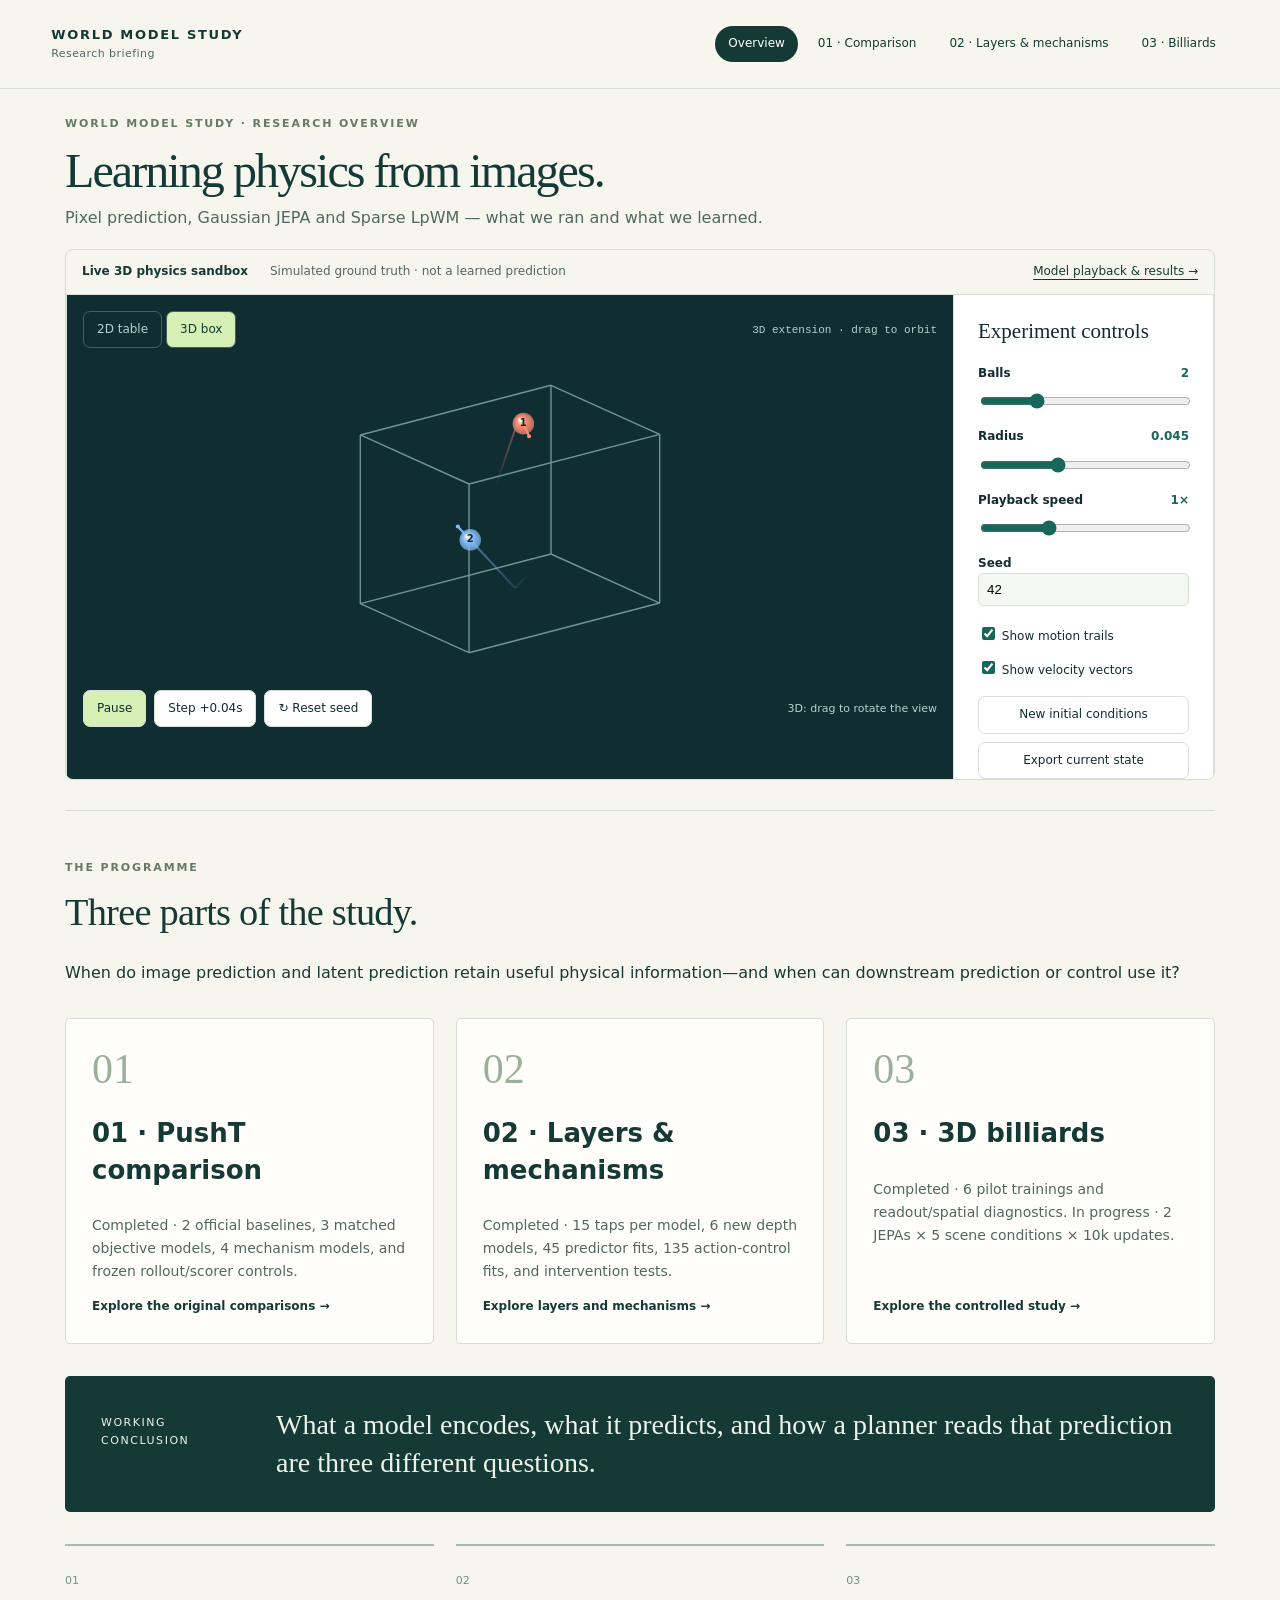
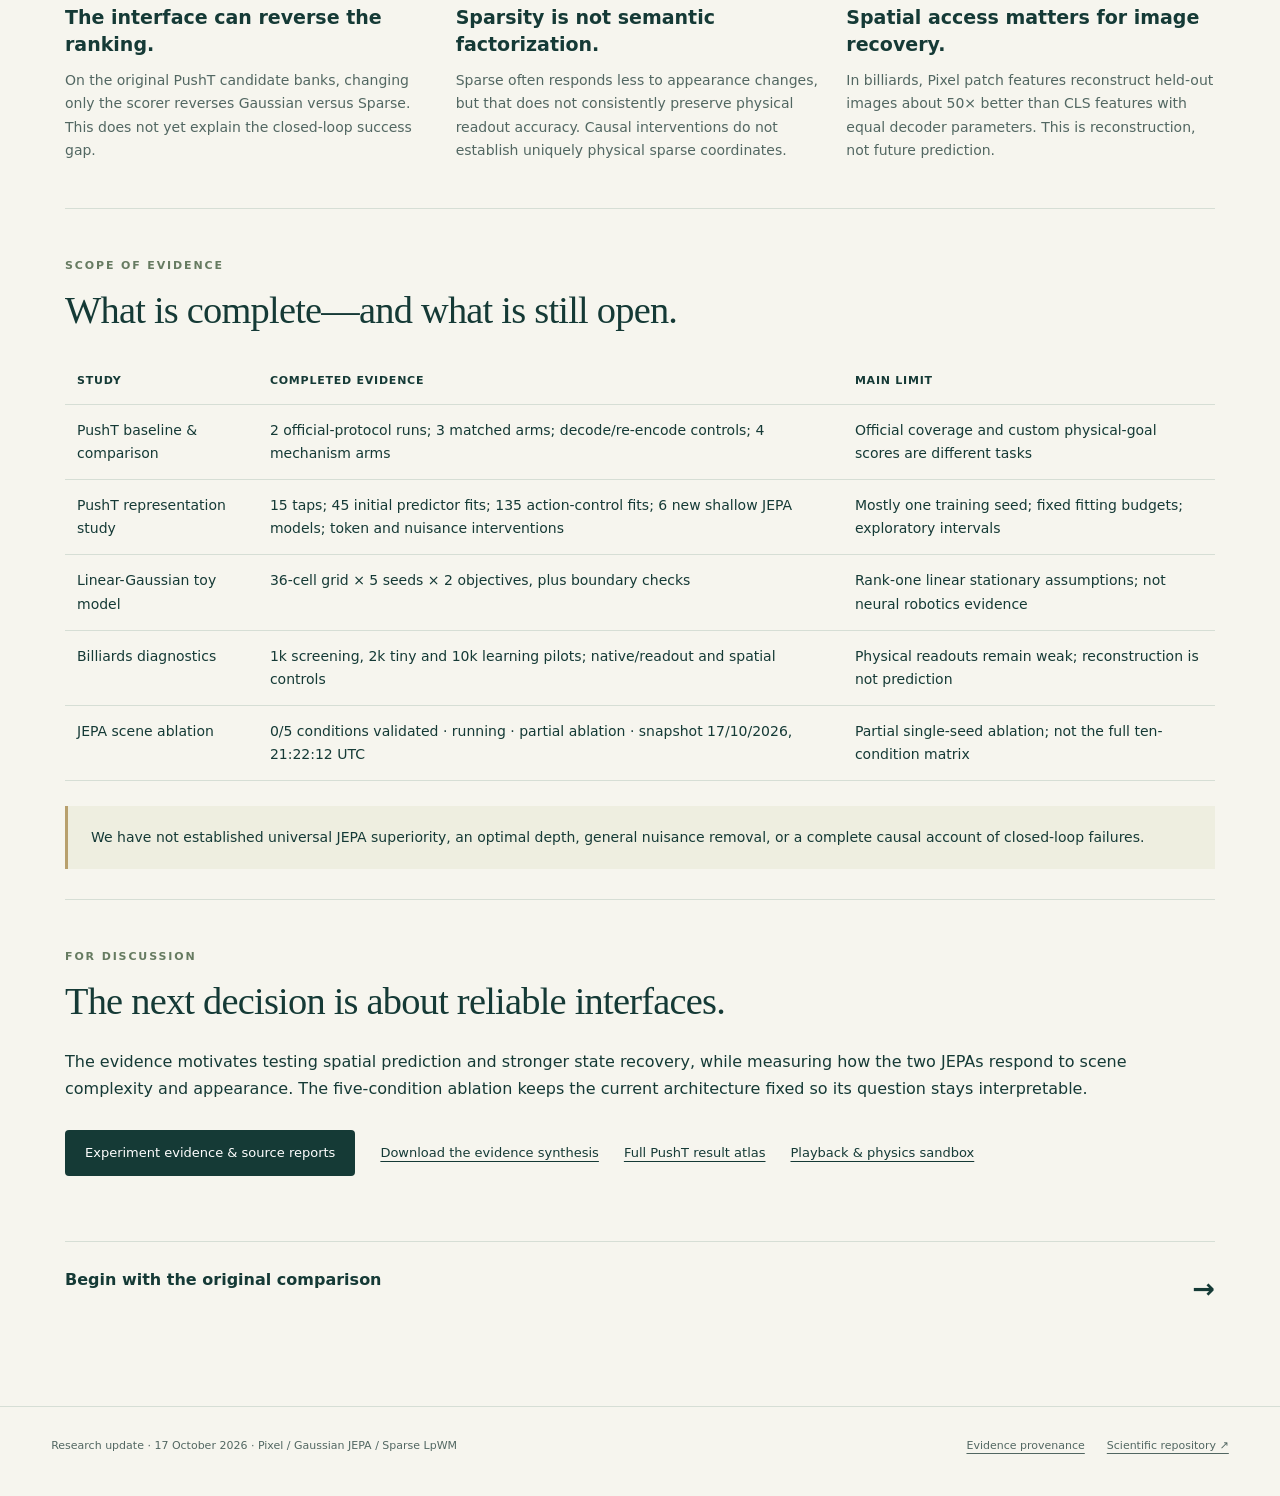
==== commit 8008d096: "Clarify experiment inventories and open briefing with live physics" ====
--- a/demos/billiards/index.html
+++ b/demos/billiards/index.html
@@ -1 +1 @@
-<!doctype html><html lang="en"><head><meta charset="utf-8"><meta name="viewport" content="width=device-width,initial-scale=1"><title>What world models learn—and what we can use. · World Models</title><link rel="stylesheet" href="review.css"></head><body data-page="index"><a class="skip" href="#main">Skip to content</a><header><a class="wordmark" href="index.html">WORLD MODEL STUDY<span>Research briefing</span></a><nav aria-label="Research chapters"><a data-page="index" href="index.html">Overview</a><a data-page="comparison" href="comparison.html">01 · Comparison</a><a data-page="layers" href="layers.html">02 · Layers & mechanisms</a><a data-page="billiards" href="billiards.html">03 · Billiards</a></nav></header><main id="main"><div class="hero"><p class="eyebrow">Research progress / September–October 2026</p><h1>What world models <em>learn—and what we can use.</em></h1><p class="lead">A synthesis of the original objective comparison, the representation analysis, and the controlled physics study.</p></div><div class="thesis"><span>Working conclusion</span><p>What a model encodes, what it predicts, and how a planner reads that prediction are three different questions.</p></div><div class="findings"><article class="finding"><span>01</span><h3>The interface can reverse the ranking.</h3><p>On the original PushT candidate banks, changing only the scorer reverses Gaussian versus Sparse. This does not yet explain the closed-loop success gap.</p></article><article class="finding"><span>02</span><h3>Sparsity is not semantic factorization.</h3><p>Sparse often responds less to appearance changes, but that does not consistently preserve physical readout accuracy. Causal interventions do not establish uniquely physical sparse coordinates.</p></article><article class="finding"><span>03</span><h3>Spatial access matters for image recovery.</h3><p>In billiards, Pixel patch features reconstruct held-out images about 50× better than CLS features with equal decoder parameters. This is reconstruction, not future prediction.</p></article></div><section class="chapter-section"><p class="eyebrow">The programme</p><h2>Three parts, one scientific question.</h2><p>When do image prediction and latent prediction retain useful physical information—and when can downstream prediction or control use it?</p><div class="chapter-grid"><a class="chapter-card" href="comparison.html"><b>01</b><h3>From outcomes to interfaces</h3><p>Official PushT runs, the matched three-arm pilot, Pixel repair experiments and the controlled scorer switch.</p><span>Explore the original comparisons →</span></a><a class="chapter-card" href="layers.html"><b>02</b><h3>Inside the representations</h3><p>All 15 native taps, independently trained depths, predictor families, action controls, interventions and nuisance shifts.</p><span>Explore layers and mechanisms →</span></a><a class="chapter-card" href="billiards.html"><b>03</b><h3>A controlled physics testbed</h3><p>Exact 3D dynamics, image-only learning, readout diagnostics and spatial reconstruction. Five JEPA ablation conditions now queued.</p><span>Explore the controlled study →</span></a></div></section><section class="chapter-section"><p class="eyebrow">Scope of evidence</p><h2>What is complete—and what is still open.</h2><div class="table-wrap"><table><thead><tr><th>Study</th><th>Completed evidence</th><th>Main limit</th></tr></thead><tbody><tr><td>PushT baseline & comparison</td><td>2 official-protocol runs; 3 matched arms; decode/re-encode controls; 4 mechanism arms</td><td>Official coverage and custom physical-goal scores are different tasks</td></tr><tr><td>PushT representation study</td><td>15 taps; 45 initial predictor fits; 135 action-control fits; 6 new shallow JEPA models; token and nuisance interventions</td><td>Mostly one training seed; fixed fitting budgets; exploratory intervals</td></tr><tr><td>Linear-Gaussian toy model</td><td>36-cell grid × 5 seeds × 2 objectives, plus boundary checks</td><td>Rank-one linear stationary assumptions; not neural robotics evidence</td></tr><tr><td>Billiards diagnostics</td><td>1k screening, 2k tiny and 10k learning pilots; native/readout and spatial controls</td><td>Physical readouts remain weak; reconstruction is not prediction</td></tr><tr><td>JEPA scene ablation</td><td id="cover-run">Five conditions × two objectives × 10k updates; results pending</td><td>Partial single-seed ablation; not the full ten-condition matrix</td></tr></tbody></table></div><p class="boundary">We have not established universal JEPA superiority, an optimal depth, general nuisance removal, or a complete causal account of closed-loop failures.</p></section><section class="chapter-section"><p class="eyebrow">For discussion</p><h2>The next decision is about reliable interfaces.</h2><p>The evidence motivates testing spatial prediction and stronger state recovery, while measuring how the two JEPAs respond to scene complexity and appearance. The five-condition ablation keeps the current architecture fixed so its question stays interpretable.</p><div class="actions"><a class="button" href="speaker-notes.html">Open the 12–15 minute speaking script</a><a href="review-data/research-synthesis.md" download>Download the evidence synthesis</a><a href="pusht.html">Full PushT result atlas</a><a href="research.html">Playback & physics sandbox</a></div></section><a class="next" href="comparison.html">Begin with the original comparison <span>→</span></a></main><footer><p>Research update · 17 October 2026 · Pixel / Gaussian JEPA / Sparse LpWM</p><a href="speaker-notes.html">Presenter script</a><a href="review-data/provenance.json">Evidence provenance</a><a href="https://github.com/henry550xz/jepa-worldmodel-comparison">Scientific repository ↗</a></footer><script type="module" src="review.mjs"></script></body></html>+<!doctype html><html lang="en"><head><meta charset="utf-8"><meta name="viewport" content="width=device-width,initial-scale=1"><title>What world models learn—and what we can use. · World Models</title><link rel="stylesheet" href="review.css"></head><body data-page="index"><a class="skip" href="#main">Skip to content</a><header><a class="wordmark" href="index.html">WORLD MODEL STUDY<span>Research briefing</span></a><nav aria-label="Research chapters"><a data-page="index" href="index.html">Overview</a><a data-page="comparison" href="comparison.html">01 · Comparison</a><a data-page="layers" href="layers.html">02 · Layers & mechanisms</a><a data-page="billiards" href="billiards.html">03 · Billiards</a></nav></header><main id="main"><div class="hero landing-hero"><p class="eyebrow">World model study · research overview</p><h1>Learning physics from images.</h1><p class="lead">Pixel prediction, Gaussian JEPA and Sparse LpWM — what we ran and what we learned.</p></div><section class="live-demo" aria-label="Live physics sandbox"><div class="live-caption"><strong>Live 3D physics sandbox</strong><span>Simulated ground truth · not a learned prediction</span><a href="research.html">Model playback & results →</a></div><iframe src="simulator.html?embed=1" title="Interactive 3D billiards physics sandbox" loading="eager"></iframe></section><section class="chapter-section"><p class="eyebrow">The programme</p><h2>Three parts of the study.</h2><p>When do image prediction and latent prediction retain useful physical information—and when can downstream prediction or control use it?</p><div class="chapter-grid"><a class="chapter-card" href="comparison.html"><b>01</b><h3>01 · PushT comparison</h3><p>Completed · 2 official baselines, 3 matched objective models, 4 mechanism models, and frozen rollout/scorer controls.</p><span>Explore the original comparisons →</span></a><a class="chapter-card" href="layers.html"><b>02</b><h3>02 · Layers & mechanisms</h3><p>Completed · 15 taps per model, 6 new depth models, 45 predictor fits, 135 action-control fits, and intervention tests.</p><span>Explore layers and mechanisms →</span></a><a class="chapter-card" href="billiards.html"><b>03</b><h3>03 · 3D billiards</h3><p>Completed · 6 pilot trainings and readout/spatial diagnostics. In progress · 2 JEPAs × 5 scene conditions × 10k updates.</p><span>Explore the controlled study →</span></a></div></section><div class="thesis"><span>Working conclusion</span><p>What a model encodes, what it predicts, and how a planner reads that prediction are three different questions.</p></div><div class="findings"><article class="finding"><span>01</span><h3>The interface can reverse the ranking.</h3><p>On the original PushT candidate banks, changing only the scorer reverses Gaussian versus Sparse. This does not yet explain the closed-loop success gap.</p></article><article class="finding"><span>02</span><h3>Sparsity is not semantic factorization.</h3><p>Sparse often responds less to appearance changes, but that does not consistently preserve physical readout accuracy. Causal interventions do not establish uniquely physical sparse coordinates.</p></article><article class="finding"><span>03</span><h3>Spatial access matters for image recovery.</h3><p>In billiards, Pixel patch features reconstruct held-out images about 50× better than CLS features with equal decoder parameters. This is reconstruction, not future prediction.</p></article></div><section class="chapter-section"><p class="eyebrow">Scope of evidence</p><h2>What is complete—and what is still open.</h2><div class="table-wrap"><table><thead><tr><th>Study</th><th>Completed evidence</th><th>Main limit</th></tr></thead><tbody><tr><td>PushT baseline & comparison</td><td>2 official-protocol runs; 3 matched arms; decode/re-encode controls; 4 mechanism arms</td><td>Official coverage and custom physical-goal scores are different tasks</td></tr><tr><td>PushT representation study</td><td>15 taps; 45 initial predictor fits; 135 action-control fits; 6 new shallow JEPA models; token and nuisance interventions</td><td>Mostly one training seed; fixed fitting budgets; exploratory intervals</td></tr><tr><td>Linear-Gaussian toy model</td><td>36-cell grid × 5 seeds × 2 objectives, plus boundary checks</td><td>Rank-one linear stationary assumptions; not neural robotics evidence</td></tr><tr><td>Billiards diagnostics</td><td>1k screening, 2k tiny and 10k learning pilots; native/readout and spatial controls</td><td>Physical readouts remain weak; reconstruction is not prediction</td></tr><tr><td>JEPA scene ablation</td><td id="cover-run">Five conditions × two objectives × 10k updates; results pending</td><td>Partial single-seed ablation; not the full ten-condition matrix</td></tr></tbody></table></div><p class="boundary">We have not established universal JEPA superiority, an optimal depth, general nuisance removal, or a complete causal account of closed-loop failures.</p></section><section class="chapter-section"><p class="eyebrow">For discussion</p><h2>The next decision is about reliable interfaces.</h2><p>The evidence motivates testing spatial prediction and stronger state recovery, while measuring how the two JEPAs respond to scene complexity and appearance. The five-condition ablation keeps the current architecture fixed so its question stays interpretable.</p><div class="actions"><a class="button" href="evidence.html">Experiment evidence & source reports</a><a href="review-data/research-synthesis.md" download>Download the evidence synthesis</a><a href="pusht.html">Full PushT result atlas</a><a href="research.html">Playback & physics sandbox</a></div></section><a class="next" href="comparison.html">Begin with the original comparison <span>→</span></a></main><footer><p>Research update · 17 October 2026 · Pixel / Gaussian JEPA / Sparse LpWM</p><a href="review-data/provenance.json">Evidence provenance</a><a href="https://github.com/henry550xz/jepa-worldmodel-comparison">Scientific repository ↗</a></footer><script type="module" src="review.mjs"></script></body></html>
--- a/demos/billiards/review.css
+++ b/demos/billiards/review.css
@@ -1,2 +1,12 @@
 :root{--paper:#f6f5ee;--ink:#153a36;--muted:#526762;--line:#d6ded5;--pixel:#bd674c;--gaussian:#347f9e;--sparse:#579b75;--card:#fffefa}*{box-sizing:border-box}body{margin:0;background:var(--paper);color:var(--ink);font:16px/1.65 system-ui,-apple-system,BlinkMacSystemFont,"Segoe UI",sans-serif}a{color:inherit;text-underline-offset:4px}header{display:flex;gap:25px;align-items:center;justify-content:space-between;padding:24px max(4vw,20px);border-bottom:1px solid var(--line)}.wordmark{font-size:13px;letter-spacing:.13em;font-weight:800;text-decoration:none}.wordmark span{display:block;font-weight:400;font-size:11px;letter-spacing:.04em;color:var(--muted)}nav{display:flex;gap:7px;flex-wrap:wrap}nav a{font-size:12px;text-decoration:none;border-radius:30px;padding:8px 13px}nav a[aria-current=page]{background:var(--ink);color:white}main{max-width:1220px;margin:auto;padding:0 35px 70px}.hero{padding:65px 0 35px;max-width:1040px}.eyebrow{font-size:11px;font-weight:750;letter-spacing:.17em;text-transform:uppercase;color:#667b61;margin-bottom:12px}h1,h2,h3,p{margin-top:0}h1{font:500 clamp(37px,5.1vw,69px)/1.08 Georgia,serif;letter-spacing:-.04em;margin-bottom:24px}h1 em{font-weight:400;color:#54816a}h2{font:500 clamp(28px,3vw,39px)/1.2 Georgia,serif;letter-spacing:-.02em;margin-bottom:25px}h3{font-size:19px;line-height:1.4}.lead{font-size:19px;color:var(--muted);max-width:820px}.thesis{background:var(--ink);color:#edf3e8;padding:30px 36px;border-radius:5px;display:grid;grid-template-columns:155px 1fr;gap:20px}.thesis span{font-size:11px;text-transform:uppercase;letter-spacing:.14em;padding-top:8px}.thesis p{font:28px/1.35 Georgia,serif;margin:0}.findings,.chapter-grid{display:grid;grid-template-columns:repeat(3,1fr);gap:22px;margin:32px 0}.finding{border-top:2px solid #a7bdab;padding-top:20px}.finding>span{font-size:11px;color:#73927c}.finding h3{margin:12px 0}.finding p{font-size:14px;color:var(--muted)}.chapter-section{padding-top:48px;margin-top:30px;border-top:1px solid var(--line)}.chapter-card{display:flex;flex-direction:column;text-decoration:none;padding:26px;border:1px solid var(--line);background:var(--card);border-radius:5px;transition:transform .15s}.chapter-card:hover{transform:translateY(-4px);border-color:#85a68c}.chapter-card b{font:42px Georgia,serif;color:#9ab09b;margin-bottom:22px}.chapter-card p{font-size:14px;color:var(--muted)}.chapter-card span{font-size:12px;font-weight:650;margin-top:auto}.split{display:grid;grid-template-columns:1fr 1fr;gap:35px}.split>div{min-width:0}.chart-card{margin:30px 0;padding:25px;background:var(--card);border:1px solid var(--line);border-radius:6px}.chart-heading{display:flex;gap:20px;justify-content:space-between;align-items:flex-start;flex-wrap:wrap}.chart-heading h3{margin-bottom:15px;max-width:650px}.chart{width:100%;overflow:auto}.chart svg{display:block;width:100%;min-width:480px;height:auto}.chart svg text{font-family:system-ui,sans-serif;fill:#36544c}.chart svg .grid{stroke:#e2e7df;stroke-width:1}.caption,figcaption{font-size:12px;color:var(--muted);margin:12px 0 0}.source{font-size:11px;color:var(--muted);margin:8px 0 0}label{font-size:12px;font-weight:600}select{font:inherit;background:#f1f5ee;border:1px solid #bacbbd;border-radius:5px;padding:8px;max-width:100%;margin-left:7px;color:var(--ink)}.boundary{padding:20px 23px;background:#eeeee0;border-left:3px solid #b8a06d;font-size:14px;margin:25px 0}.table-wrap{overflow:auto}table{width:100%;border-collapse:collapse;font-size:14px}th,td{padding:14px 12px;border-bottom:1px solid var(--line);text-align:left;vertical-align:top}th{font-size:11px;text-transform:uppercase;letter-spacing:.07em}.stat{padding:20px 0}.stat strong{display:block;font:65px/1.1 Georgia,serif;letter-spacing:-.04em;color:#53826b}.stat span{display:block;font-size:13px;color:var(--muted);max-width:280px;margin-top:15px}.actions{display:flex;gap:25px;flex-wrap:wrap;align-items:center;margin:28px 0;font-size:13px}.button{background:var(--ink);color:white;padding:12px 20px;border-radius:4px;text-decoration:none}figure{margin:25px 0}figure img{max-width:100%;height:auto;background:white;border:1px solid var(--line)}details{margin:25px 0;border:1px solid var(--line);padding:18px;background:#fafbf5}summary{cursor:pointer;font-weight:650}details p{margin:16px 0 0}.run-status{padding:22px;border:1px solid #b6cbb8;background:#edf4e8;margin:25px 0;font-size:14px}.run-status strong{display:block;font-size:18px}.next{margin-top:65px;padding:25px 0;border-top:1px solid var(--line);display:flex;justify-content:space-between;text-decoration:none;font-weight:650}.next span{font-size:27px}footer{padding:30px max(4vw,20px);border-top:1px solid var(--line);display:flex;flex-wrap:wrap;gap:22px;font-size:11px;color:var(--muted)}footer p{margin-right:auto}.skip{position:absolute;left:-1000px}.skip:focus{left:10px;top:10px;background:white;padding:10px;z-index:5}:focus-visible{outline:3px solid #d79d51;outline-offset:4px}.script{max-width:850px}.script blockquote{font:20px/1.7 Georgia,serif;margin:22px 0;padding:18px 28px;border-left:3px solid #8faf99;background:#fffefa}.script .cue{font:13px system-ui;color:#596f61}.badge{display:inline-block;padding:3px 9px;background:#e5ebdf;border-radius:12px;font-size:11px;margin:3px}.source-list li{margin:14px 0}.empty{color:var(--muted);font-style:italic}.figure-select{display:block}.figure-select select{display:block;margin:10px 0}code{font-size:12px;overflow-wrap:anywhere}@media(max-width:760px){header{align-items:flex-start;flex-direction:column;gap:15px}main{padding:0 19px 40px}.hero{padding-top:38px}.findings,.chapter-grid,.split{grid-template-columns:1fr}.thesis{grid-template-columns:1fr;padding:23px;gap:10px}.thesis p{font-size:25px}.chart-card{padding:15px}.chart-heading{gap:6px}.chapter-section{padding-top:35px;margin-top:25px}nav{gap:2px}nav a{padding:7px 9px;font-size:11px}.lead{font-size:17px}footer{gap:15px}h1 br{display:none}}@media print{header nav,.actions,.next,footer,.skip{display:none}body{background:white}main{max-width:none;padding:0}.hero{padding:20px 0}.chapter-section{break-inside:avoid}.chart-card{break-inside:avoid}.chart svg{min-width:0}.script{max-width:none}a{text-decoration:none}.script blockquote{font-size:16px}details{display:block}}
 .source-list{padding-left:22px}.source-list li,.source-list p,.source-list code{overflow-wrap:anywhere;word-break:normal}main,section,article{min-width:0}
+
+/* Concise experiment inventory, before scientific interpretation. */
+.run-inventory{margin:0 0 48px;padding:28px 0;border-top:2px solid var(--ink,#173b38)}
+.run-inventory h2{margin:6px 0 12px}.inventory-note{font-size:14px;color:#536562;max-width:85ch}
+.run-inventory table{font-size:14px;min-width:760px}.run-inventory tbody th{font-weight:600;text-align:left;min-width:170px;padding:16px 14px;vertical-align:top}
+.run-inventory td{vertical-align:top;padding:16px 14px}.run-number{display:block;font-size:11px;letter-spacing:.12em;color:#59766d;margin-bottom:5px}
+.results-divider{border-top:1px solid #c7d3cd;padding-top:14px;font-size:12px;letter-spacing:.16em;text-transform:uppercase;color:#536562}
+.hero{padding-bottom:30px}.chapter-card h3{font-size:26px}
+
+.landing-hero{padding:26px 0 18px}.landing-hero h1{font-size:clamp(30px,4vw,48px);margin:8px 0}.landing-hero .lead{margin-bottom:0;font-size:16px}.live-demo{border:1px solid var(--line);border-radius:8px;overflow:hidden}.live-caption{display:flex;align-items:center;flex-wrap:wrap;gap:10px 22px;padding:12px 16px;font-size:12px}.live-caption span{color:var(--muted)}.live-caption a{margin-left:auto}.live-demo iframe{display:block;width:100%;height:485px;border:0}.run-inventory tbody th{text-transform:none;letter-spacing:normal;font-size:14px}@media(max-width:760px){.landing-hero{padding-top:18px}.live-demo iframe{height:445px}.live-caption a{margin-left:0}.landing-hero .eyebrow{margin:0}}
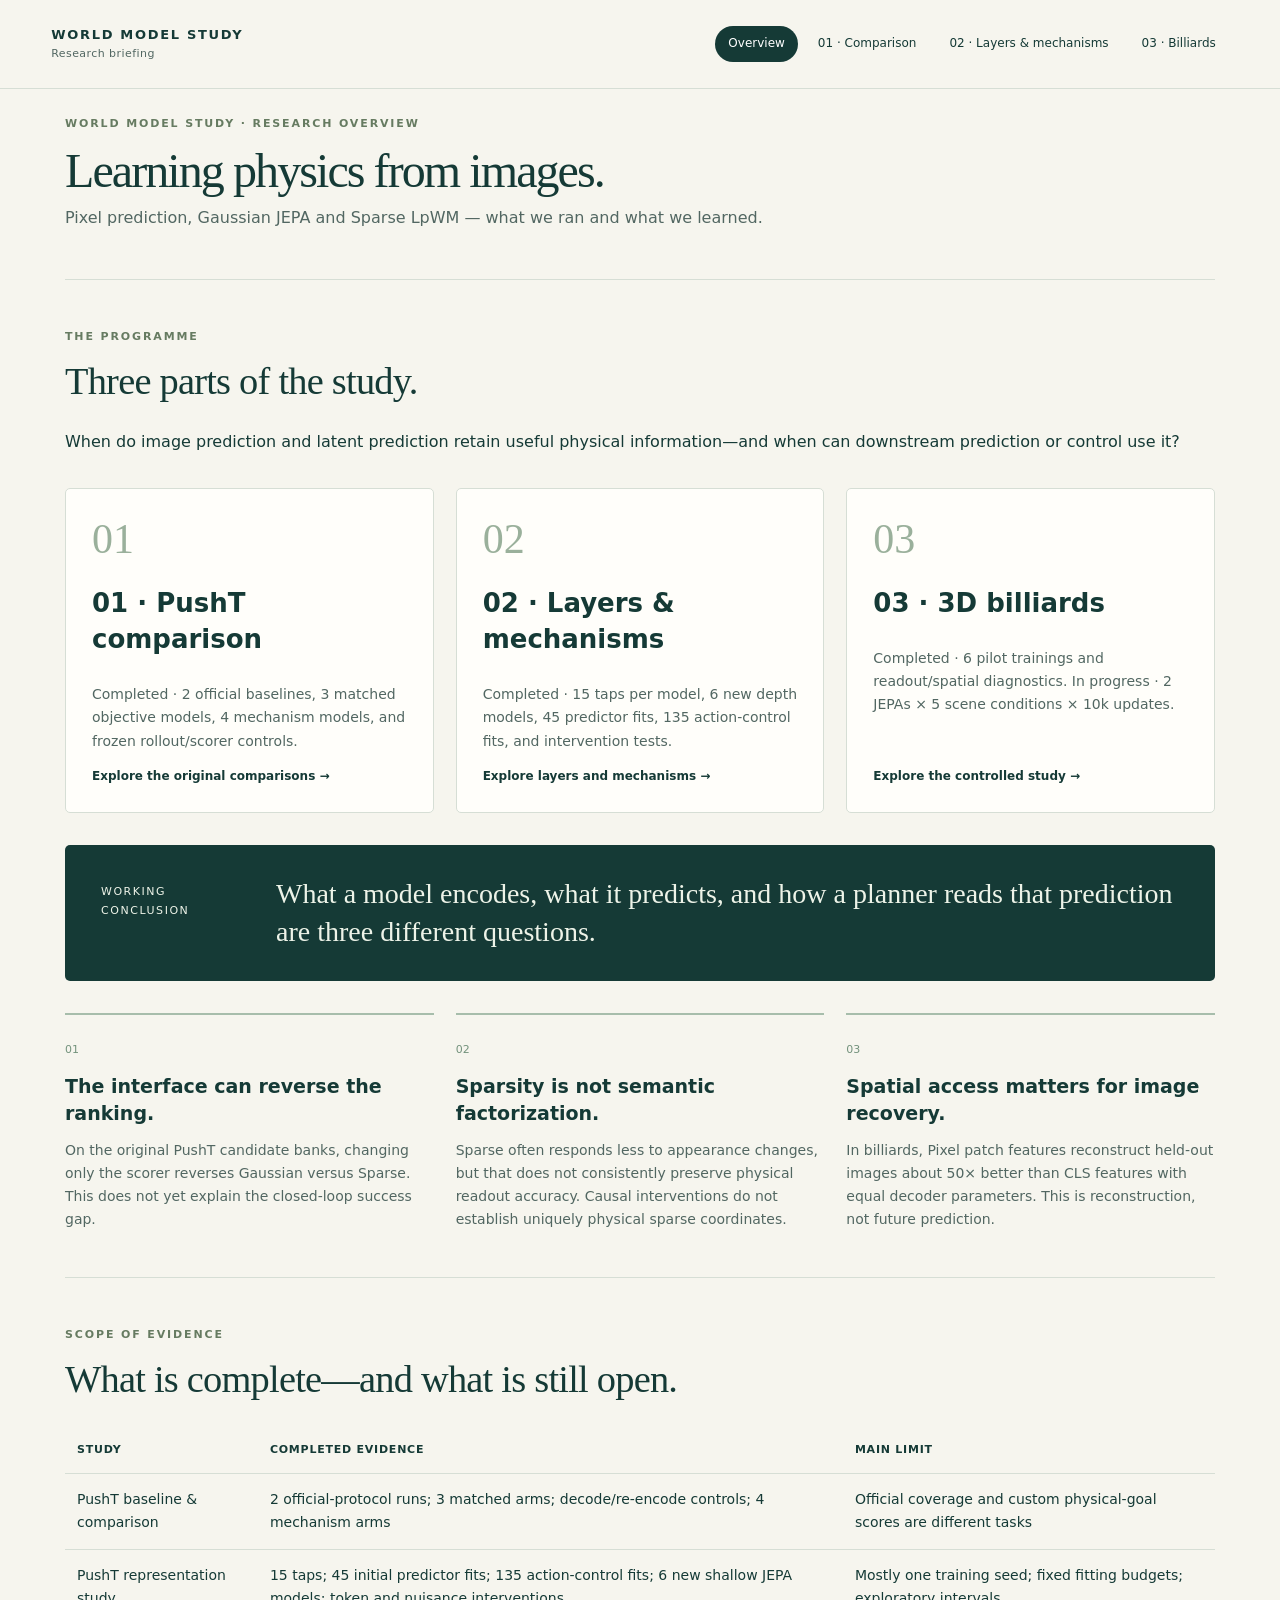
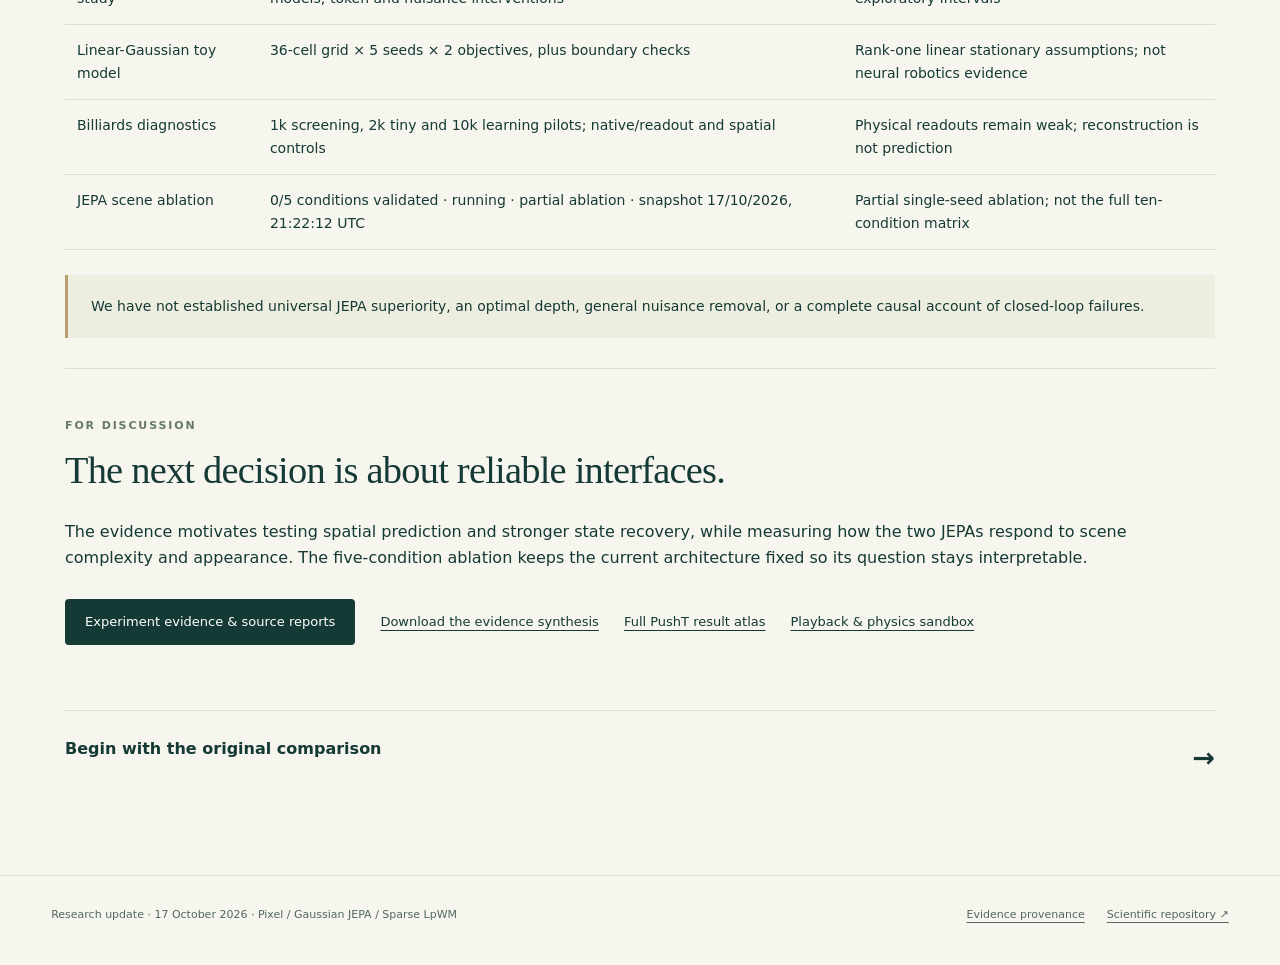
==== commit 09d74d65: "Move live physics from cover to billiards chapter" ====
--- a/demos/billiards/index.html
+++ b/demos/billiards/index.html
@@ -1 +1 @@
-<!doctype html><html lang="en"><head><meta charset="utf-8"><meta name="viewport" content="width=device-width,initial-scale=1"><title>What world models learn—and what we can use. · World Models</title><link rel="stylesheet" href="review.css"></head><body data-page="index"><a class="skip" href="#main">Skip to content</a><header><a class="wordmark" href="index.html">WORLD MODEL STUDY<span>Research briefing</span></a><nav aria-label="Research chapters"><a data-page="index" href="index.html">Overview</a><a data-page="comparison" href="comparison.html">01 · Comparison</a><a data-page="layers" href="layers.html">02 · Layers & mechanisms</a><a data-page="billiards" href="billiards.html">03 · Billiards</a></nav></header><main id="main"><div class="hero landing-hero"><p class="eyebrow">World model study · research overview</p><h1>Learning physics from images.</h1><p class="lead">Pixel prediction, Gaussian JEPA and Sparse LpWM — what we ran and what we learned.</p></div><section class="live-demo" aria-label="Live physics sandbox"><div class="live-caption"><strong>Live 3D physics sandbox</strong><span>Simulated ground truth · not a learned prediction</span><a href="research.html">Model playback & results →</a></div><iframe src="simulator.html?embed=1" title="Interactive 3D billiards physics sandbox" loading="eager"></iframe></section><section class="chapter-section"><p class="eyebrow">The programme</p><h2>Three parts of the study.</h2><p>When do image prediction and latent prediction retain useful physical information—and when can downstream prediction or control use it?</p><div class="chapter-grid"><a class="chapter-card" href="comparison.html"><b>01</b><h3>01 · PushT comparison</h3><p>Completed · 2 official baselines, 3 matched objective models, 4 mechanism models, and frozen rollout/scorer controls.</p><span>Explore the original comparisons →</span></a><a class="chapter-card" href="layers.html"><b>02</b><h3>02 · Layers & mechanisms</h3><p>Completed · 15 taps per model, 6 new depth models, 45 predictor fits, 135 action-control fits, and intervention tests.</p><span>Explore layers and mechanisms →</span></a><a class="chapter-card" href="billiards.html"><b>03</b><h3>03 · 3D billiards</h3><p>Completed · 6 pilot trainings and readout/spatial diagnostics. In progress · 2 JEPAs × 5 scene conditions × 10k updates.</p><span>Explore the controlled study →</span></a></div></section><div class="thesis"><span>Working conclusion</span><p>What a model encodes, what it predicts, and how a planner reads that prediction are three different questions.</p></div><div class="findings"><article class="finding"><span>01</span><h3>The interface can reverse the ranking.</h3><p>On the original PushT candidate banks, changing only the scorer reverses Gaussian versus Sparse. This does not yet explain the closed-loop success gap.</p></article><article class="finding"><span>02</span><h3>Sparsity is not semantic factorization.</h3><p>Sparse often responds less to appearance changes, but that does not consistently preserve physical readout accuracy. Causal interventions do not establish uniquely physical sparse coordinates.</p></article><article class="finding"><span>03</span><h3>Spatial access matters for image recovery.</h3><p>In billiards, Pixel patch features reconstruct held-out images about 50× better than CLS features with equal decoder parameters. This is reconstruction, not future prediction.</p></article></div><section class="chapter-section"><p class="eyebrow">Scope of evidence</p><h2>What is complete—and what is still open.</h2><div class="table-wrap"><table><thead><tr><th>Study</th><th>Completed evidence</th><th>Main limit</th></tr></thead><tbody><tr><td>PushT baseline & comparison</td><td>2 official-protocol runs; 3 matched arms; decode/re-encode controls; 4 mechanism arms</td><td>Official coverage and custom physical-goal scores are different tasks</td></tr><tr><td>PushT representation study</td><td>15 taps; 45 initial predictor fits; 135 action-control fits; 6 new shallow JEPA models; token and nuisance interventions</td><td>Mostly one training seed; fixed fitting budgets; exploratory intervals</td></tr><tr><td>Linear-Gaussian toy model</td><td>36-cell grid × 5 seeds × 2 objectives, plus boundary checks</td><td>Rank-one linear stationary assumptions; not neural robotics evidence</td></tr><tr><td>Billiards diagnostics</td><td>1k screening, 2k tiny and 10k learning pilots; native/readout and spatial controls</td><td>Physical readouts remain weak; reconstruction is not prediction</td></tr><tr><td>JEPA scene ablation</td><td id="cover-run">Five conditions × two objectives × 10k updates; results pending</td><td>Partial single-seed ablation; not the full ten-condition matrix</td></tr></tbody></table></div><p class="boundary">We have not established universal JEPA superiority, an optimal depth, general nuisance removal, or a complete causal account of closed-loop failures.</p></section><section class="chapter-section"><p class="eyebrow">For discussion</p><h2>The next decision is about reliable interfaces.</h2><p>The evidence motivates testing spatial prediction and stronger state recovery, while measuring how the two JEPAs respond to scene complexity and appearance. The five-condition ablation keeps the current architecture fixed so its question stays interpretable.</p><div class="actions"><a class="button" href="evidence.html">Experiment evidence & source reports</a><a href="review-data/research-synthesis.md" download>Download the evidence synthesis</a><a href="pusht.html">Full PushT result atlas</a><a href="research.html">Playback & physics sandbox</a></div></section><a class="next" href="comparison.html">Begin with the original comparison <span>→</span></a></main><footer><p>Research update · 17 October 2026 · Pixel / Gaussian JEPA / Sparse LpWM</p><a href="review-data/provenance.json">Evidence provenance</a><a href="https://github.com/henry550xz/jepa-worldmodel-comparison">Scientific repository ↗</a></footer><script type="module" src="review.mjs"></script></body></html>+<!doctype html><html lang="en"><head><meta charset="utf-8"><meta name="viewport" content="width=device-width,initial-scale=1"><title>What world models learn—and what we can use. · World Models</title><link rel="stylesheet" href="review.css"></head><body data-page="index"><a class="skip" href="#main">Skip to content</a><header><a class="wordmark" href="index.html">WORLD MODEL STUDY<span>Research briefing</span></a><nav aria-label="Research chapters"><a data-page="index" href="index.html">Overview</a><a data-page="comparison" href="comparison.html">01 · Comparison</a><a data-page="layers" href="layers.html">02 · Layers & mechanisms</a><a data-page="billiards" href="billiards.html">03 · Billiards</a></nav></header><main id="main"><div class="hero landing-hero"><p class="eyebrow">World model study · research overview</p><h1>Learning physics from images.</h1><p class="lead">Pixel prediction, Gaussian JEPA and Sparse LpWM — what we ran and what we learned.</p></div><section class="chapter-section"><p class="eyebrow">The programme</p><h2>Three parts of the study.</h2><p>When do image prediction and latent prediction retain useful physical information—and when can downstream prediction or control use it?</p><div class="chapter-grid"><a class="chapter-card" href="comparison.html"><b>01</b><h3>01 · PushT comparison</h3><p>Completed · 2 official baselines, 3 matched objective models, 4 mechanism models, and frozen rollout/scorer controls.</p><span>Explore the original comparisons →</span></a><a class="chapter-card" href="layers.html"><b>02</b><h3>02 · Layers & mechanisms</h3><p>Completed · 15 taps per model, 6 new depth models, 45 predictor fits, 135 action-control fits, and intervention tests.</p><span>Explore layers and mechanisms →</span></a><a class="chapter-card" href="billiards.html"><b>03</b><h3>03 · 3D billiards</h3><p>Completed · 6 pilot trainings and readout/spatial diagnostics. In progress · 2 JEPAs × 5 scene conditions × 10k updates.</p><span>Explore the controlled study →</span></a></div></section><div class="thesis"><span>Working conclusion</span><p>What a model encodes, what it predicts, and how a planner reads that prediction are three different questions.</p></div><div class="findings"><article class="finding"><span>01</span><h3>The interface can reverse the ranking.</h3><p>On the original PushT candidate banks, changing only the scorer reverses Gaussian versus Sparse. This does not yet explain the closed-loop success gap.</p></article><article class="finding"><span>02</span><h3>Sparsity is not semantic factorization.</h3><p>Sparse often responds less to appearance changes, but that does not consistently preserve physical readout accuracy. Causal interventions do not establish uniquely physical sparse coordinates.</p></article><article class="finding"><span>03</span><h3>Spatial access matters for image recovery.</h3><p>In billiards, Pixel patch features reconstruct held-out images about 50× better than CLS features with equal decoder parameters. This is reconstruction, not future prediction.</p></article></div><section class="chapter-section"><p class="eyebrow">Scope of evidence</p><h2>What is complete—and what is still open.</h2><div class="table-wrap"><table><thead><tr><th>Study</th><th>Completed evidence</th><th>Main limit</th></tr></thead><tbody><tr><td>PushT baseline & comparison</td><td>2 official-protocol runs; 3 matched arms; decode/re-encode controls; 4 mechanism arms</td><td>Official coverage and custom physical-goal scores are different tasks</td></tr><tr><td>PushT representation study</td><td>15 taps; 45 initial predictor fits; 135 action-control fits; 6 new shallow JEPA models; token and nuisance interventions</td><td>Mostly one training seed; fixed fitting budgets; exploratory intervals</td></tr><tr><td>Linear-Gaussian toy model</td><td>36-cell grid × 5 seeds × 2 objectives, plus boundary checks</td><td>Rank-one linear stationary assumptions; not neural robotics evidence</td></tr><tr><td>Billiards diagnostics</td><td>1k screening, 2k tiny and 10k learning pilots; native/readout and spatial controls</td><td>Physical readouts remain weak; reconstruction is not prediction</td></tr><tr><td>JEPA scene ablation</td><td id="cover-run">Five conditions × two objectives × 10k updates; results pending</td><td>Partial single-seed ablation; not the full ten-condition matrix</td></tr></tbody></table></div><p class="boundary">We have not established universal JEPA superiority, an optimal depth, general nuisance removal, or a complete causal account of closed-loop failures.</p></section><section class="chapter-section"><p class="eyebrow">For discussion</p><h2>The next decision is about reliable interfaces.</h2><p>The evidence motivates testing spatial prediction and stronger state recovery, while measuring how the two JEPAs respond to scene complexity and appearance. The five-condition ablation keeps the current architecture fixed so its question stays interpretable.</p><div class="actions"><a class="button" href="evidence.html">Experiment evidence & source reports</a><a href="review-data/research-synthesis.md" download>Download the evidence synthesis</a><a href="pusht.html">Full PushT result atlas</a><a href="research.html">Playback & physics sandbox</a></div></section><a class="next" href="comparison.html">Begin with the original comparison <span>→</span></a></main><footer><p>Research update · 17 October 2026 · Pixel / Gaussian JEPA / Sparse LpWM</p><a href="review-data/provenance.json">Evidence provenance</a><a href="https://github.com/henry550xz/jepa-worldmodel-comparison">Scientific repository ↗</a></footer><script type="module" src="review.mjs"></script></body></html>
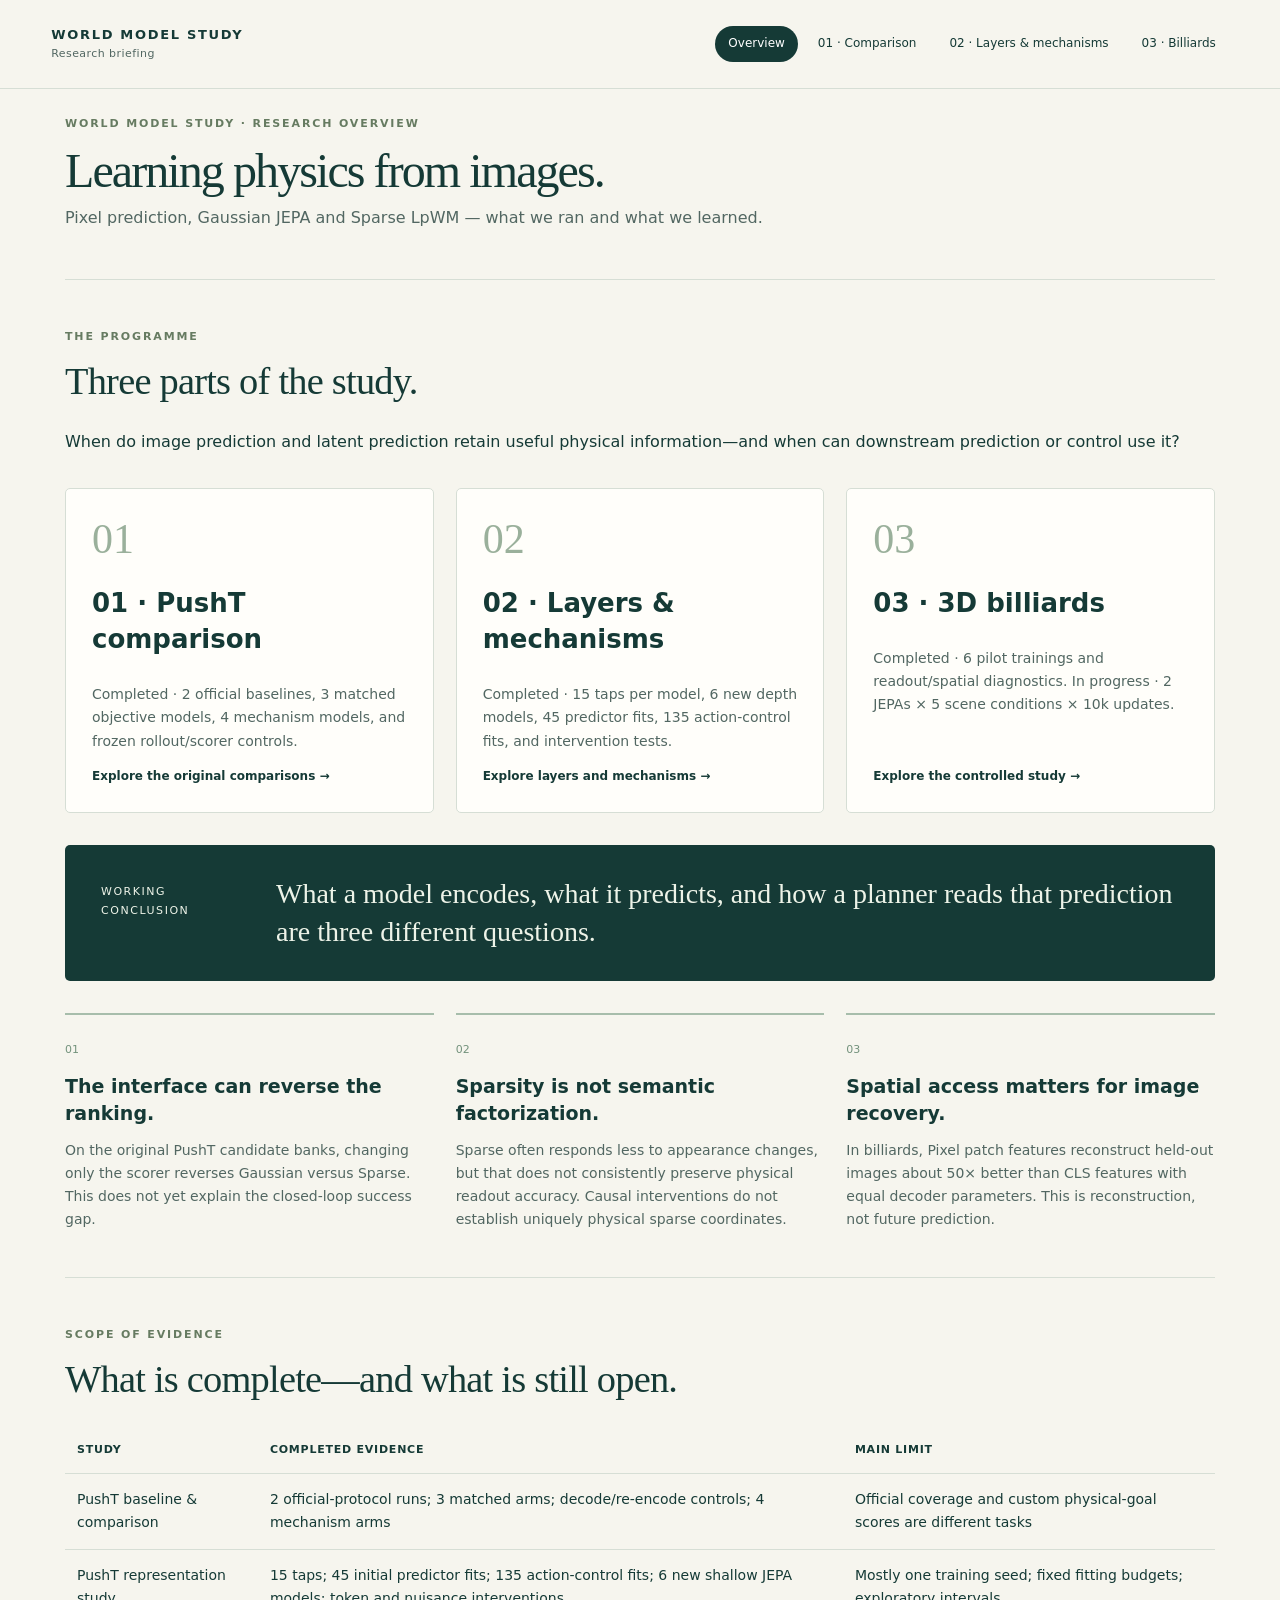
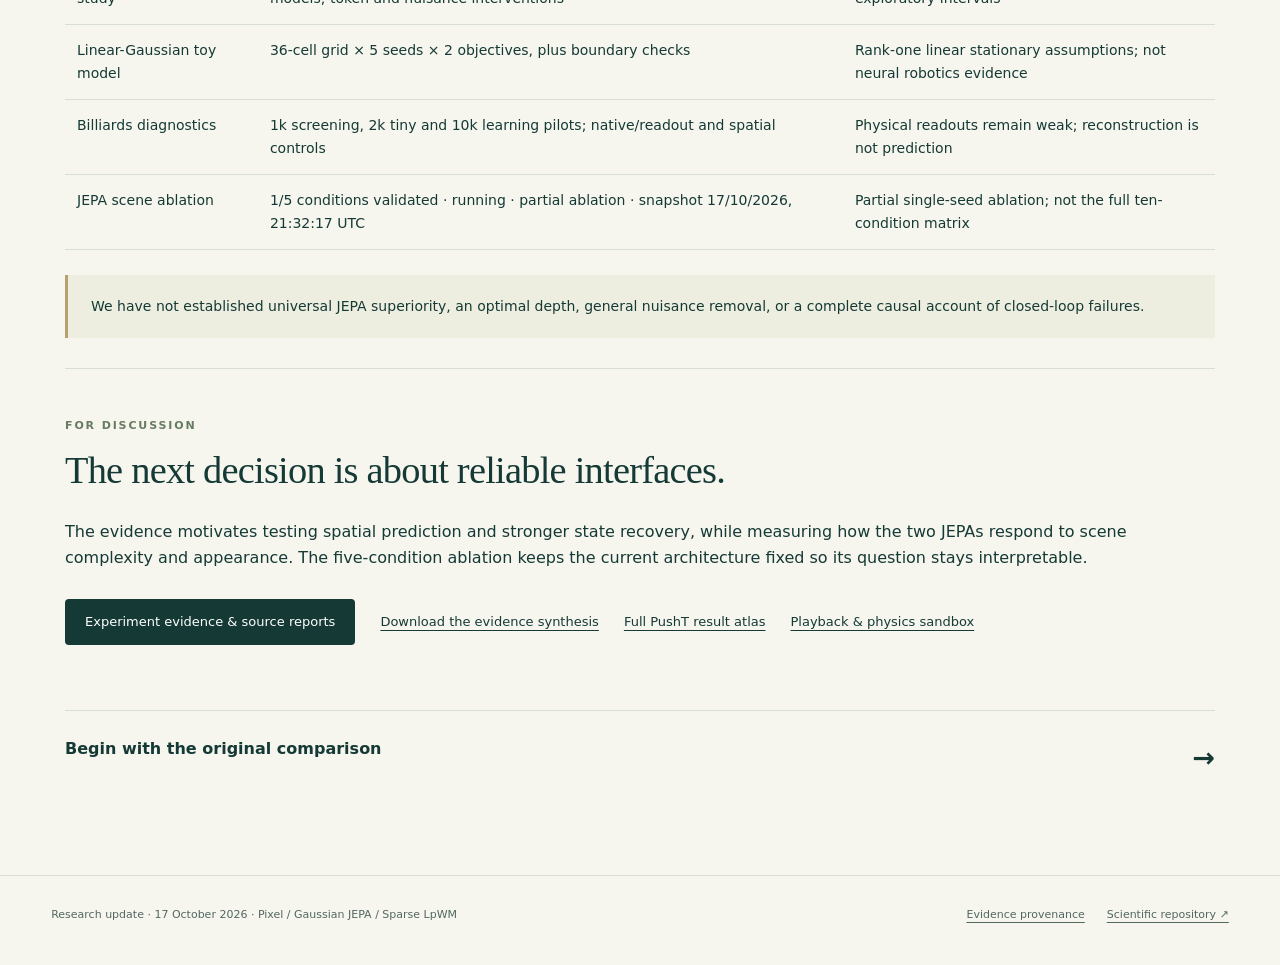
==== commit 93d0615b: "Integrate research dashboard below billiards sandbox and default to 3D" ====
--- a/demos/billiards/index.html
+++ b/demos/billiards/index.html
@@ -1 +1 @@
-<!doctype html><html lang="en"><head><meta charset="utf-8"><meta name="viewport" content="width=device-width,initial-scale=1"><title>What world models learn—and what we can use. · World Models</title><link rel="stylesheet" href="review.css"></head><body data-page="index"><a class="skip" href="#main">Skip to content</a><header><a class="wordmark" href="index.html">WORLD MODEL STUDY<span>Research briefing</span></a><nav aria-label="Research chapters"><a data-page="index" href="index.html">Overview</a><a data-page="comparison" href="comparison.html">01 · Comparison</a><a data-page="layers" href="layers.html">02 · Layers & mechanisms</a><a data-page="billiards" href="billiards.html">03 · Billiards</a></nav></header><main id="main"><div class="hero landing-hero"><p class="eyebrow">World model study · research overview</p><h1>Learning physics from images.</h1><p class="lead">Pixel prediction, Gaussian JEPA and Sparse LpWM — what we ran and what we learned.</p></div><section class="chapter-section"><p class="eyebrow">The programme</p><h2>Three parts of the study.</h2><p>When do image prediction and latent prediction retain useful physical information—and when can downstream prediction or control use it?</p><div class="chapter-grid"><a class="chapter-card" href="comparison.html"><b>01</b><h3>01 · PushT comparison</h3><p>Completed · 2 official baselines, 3 matched objective models, 4 mechanism models, and frozen rollout/scorer controls.</p><span>Explore the original comparisons →</span></a><a class="chapter-card" href="layers.html"><b>02</b><h3>02 · Layers & mechanisms</h3><p>Completed · 15 taps per model, 6 new depth models, 45 predictor fits, 135 action-control fits, and intervention tests.</p><span>Explore layers and mechanisms →</span></a><a class="chapter-card" href="billiards.html"><b>03</b><h3>03 · 3D billiards</h3><p>Completed · 6 pilot trainings and readout/spatial diagnostics. In progress · 2 JEPAs × 5 scene conditions × 10k updates.</p><span>Explore the controlled study →</span></a></div></section><div class="thesis"><span>Working conclusion</span><p>What a model encodes, what it predicts, and how a planner reads that prediction are three different questions.</p></div><div class="findings"><article class="finding"><span>01</span><h3>The interface can reverse the ranking.</h3><p>On the original PushT candidate banks, changing only the scorer reverses Gaussian versus Sparse. This does not yet explain the closed-loop success gap.</p></article><article class="finding"><span>02</span><h3>Sparsity is not semantic factorization.</h3><p>Sparse often responds less to appearance changes, but that does not consistently preserve physical readout accuracy. Causal interventions do not establish uniquely physical sparse coordinates.</p></article><article class="finding"><span>03</span><h3>Spatial access matters for image recovery.</h3><p>In billiards, Pixel patch features reconstruct held-out images about 50× better than CLS features with equal decoder parameters. This is reconstruction, not future prediction.</p></article></div><section class="chapter-section"><p class="eyebrow">Scope of evidence</p><h2>What is complete—and what is still open.</h2><div class="table-wrap"><table><thead><tr><th>Study</th><th>Completed evidence</th><th>Main limit</th></tr></thead><tbody><tr><td>PushT baseline & comparison</td><td>2 official-protocol runs; 3 matched arms; decode/re-encode controls; 4 mechanism arms</td><td>Official coverage and custom physical-goal scores are different tasks</td></tr><tr><td>PushT representation study</td><td>15 taps; 45 initial predictor fits; 135 action-control fits; 6 new shallow JEPA models; token and nuisance interventions</td><td>Mostly one training seed; fixed fitting budgets; exploratory intervals</td></tr><tr><td>Linear-Gaussian toy model</td><td>36-cell grid × 5 seeds × 2 objectives, plus boundary checks</td><td>Rank-one linear stationary assumptions; not neural robotics evidence</td></tr><tr><td>Billiards diagnostics</td><td>1k screening, 2k tiny and 10k learning pilots; native/readout and spatial controls</td><td>Physical readouts remain weak; reconstruction is not prediction</td></tr><tr><td>JEPA scene ablation</td><td id="cover-run">Five conditions × two objectives × 10k updates; results pending</td><td>Partial single-seed ablation; not the full ten-condition matrix</td></tr></tbody></table></div><p class="boundary">We have not established universal JEPA superiority, an optimal depth, general nuisance removal, or a complete causal account of closed-loop failures.</p></section><section class="chapter-section"><p class="eyebrow">For discussion</p><h2>The next decision is about reliable interfaces.</h2><p>The evidence motivates testing spatial prediction and stronger state recovery, while measuring how the two JEPAs respond to scene complexity and appearance. The five-condition ablation keeps the current architecture fixed so its question stays interpretable.</p><div class="actions"><a class="button" href="evidence.html">Experiment evidence & source reports</a><a href="review-data/research-synthesis.md" download>Download the evidence synthesis</a><a href="pusht.html">Full PushT result atlas</a><a href="research.html">Playback & physics sandbox</a></div></section><a class="next" href="comparison.html">Begin with the original comparison <span>→</span></a></main><footer><p>Research update · 17 October 2026 · Pixel / Gaussian JEPA / Sparse LpWM</p><a href="review-data/provenance.json">Evidence provenance</a><a href="https://github.com/henry550xz/jepa-worldmodel-comparison">Scientific repository ↗</a></footer><script type="module" src="review.mjs"></script></body></html>+<!doctype html><html lang="en"><head><meta charset="utf-8"><meta name="viewport" content="width=device-width,initial-scale=1"><title>What world models learn—and what we can use. · World Models</title><link rel="stylesheet" href="review.css"></head><body data-page="index"><a class="skip" href="#main">Skip to content</a><header><a class="wordmark" href="index.html">WORLD MODEL STUDY<span>Research briefing</span></a><nav aria-label="Research chapters"><a data-page="index" href="index.html">Overview</a><a data-page="comparison" href="comparison.html">01 · Comparison</a><a data-page="layers" href="layers.html">02 · Layers & mechanisms</a><a data-page="billiards" href="billiards.html">03 · Billiards</a></nav></header><main id="main"><div class="hero landing-hero"><p class="eyebrow">World model study · research overview</p><h1>Learning physics from images.</h1><p class="lead">Pixel prediction, Gaussian JEPA and Sparse LpWM — what we ran and what we learned.</p></div><section class="chapter-section"><p class="eyebrow">The programme</p><h2>Three parts of the study.</h2><p>When do image prediction and latent prediction retain useful physical information—and when can downstream prediction or control use it?</p><div class="chapter-grid"><a class="chapter-card" href="comparison.html"><b>01</b><h3>01 · PushT comparison</h3><p>Completed · 2 official baselines, 3 matched objective models, 4 mechanism models, and frozen rollout/scorer controls.</p><span>Explore the original comparisons →</span></a><a class="chapter-card" href="layers.html"><b>02</b><h3>02 · Layers & mechanisms</h3><p>Completed · 15 taps per model, 6 new depth models, 45 predictor fits, 135 action-control fits, and intervention tests.</p><span>Explore layers and mechanisms →</span></a><a class="chapter-card" href="billiards.html"><b>03</b><h3>03 · 3D billiards</h3><p>Completed · 6 pilot trainings and readout/spatial diagnostics. In progress · 2 JEPAs × 5 scene conditions × 10k updates.</p><span>Explore the controlled study →</span></a></div></section><div class="thesis"><span>Working conclusion</span><p>What a model encodes, what it predicts, and how a planner reads that prediction are three different questions.</p></div><div class="findings"><article class="finding"><span>01</span><h3>The interface can reverse the ranking.</h3><p>On the original PushT candidate banks, changing only the scorer reverses Gaussian versus Sparse. This does not yet explain the closed-loop success gap.</p></article><article class="finding"><span>02</span><h3>Sparsity is not semantic factorization.</h3><p>Sparse often responds less to appearance changes, but that does not consistently preserve physical readout accuracy. Causal interventions do not establish uniquely physical sparse coordinates.</p></article><article class="finding"><span>03</span><h3>Spatial access matters for image recovery.</h3><p>In billiards, Pixel patch features reconstruct held-out images about 50× better than CLS features with equal decoder parameters. This is reconstruction, not future prediction.</p></article></div><section class="chapter-section"><p class="eyebrow">Scope of evidence</p><h2>What is complete—and what is still open.</h2><div class="table-wrap"><table><thead><tr><th>Study</th><th>Completed evidence</th><th>Main limit</th></tr></thead><tbody><tr><td>PushT baseline & comparison</td><td>2 official-protocol runs; 3 matched arms; decode/re-encode controls; 4 mechanism arms</td><td>Official coverage and custom physical-goal scores are different tasks</td></tr><tr><td>PushT representation study</td><td>15 taps; 45 initial predictor fits; 135 action-control fits; 6 new shallow JEPA models; token and nuisance interventions</td><td>Mostly one training seed; fixed fitting budgets; exploratory intervals</td></tr><tr><td>Linear-Gaussian toy model</td><td>36-cell grid × 5 seeds × 2 objectives, plus boundary checks</td><td>Rank-one linear stationary assumptions; not neural robotics evidence</td></tr><tr><td>Billiards diagnostics</td><td>1k screening, 2k tiny and 10k learning pilots; native/readout and spatial controls</td><td>Physical readouts remain weak; reconstruction is not prediction</td></tr><tr><td>JEPA scene ablation</td><td id="cover-run">Five conditions × two objectives × 10k updates; results pending</td><td>Partial single-seed ablation; not the full ten-condition matrix</td></tr></tbody></table></div><p class="boundary">We have not established universal JEPA superiority, an optimal depth, general nuisance removal, or a complete causal account of closed-loop failures.</p></section><section class="chapter-section"><p class="eyebrow">For discussion</p><h2>The next decision is about reliable interfaces.</h2><p>The evidence motivates testing spatial prediction and stronger state recovery, while measuring how the two JEPAs respond to scene complexity and appearance. The five-condition ablation keeps the current architecture fixed so its question stays interpretable.</p><div class="actions"><a class="button" href="evidence.html">Experiment evidence & source reports</a><a href="review-data/research-synthesis.md" download>Download the evidence synthesis</a><a href="pusht.html">Full PushT result atlas</a><a href="billiards.html#playback">Playback & physics sandbox</a></div></section><a class="next" href="comparison.html">Begin with the original comparison <span>→</span></a></main><footer><p>Research update · 17 October 2026 · Pixel / Gaussian JEPA / Sparse LpWM</p><a href="review-data/provenance.json">Evidence provenance</a><a href="https://github.com/henry550xz/jepa-worldmodel-comparison">Scientific repository ↗</a></footer><script type="module" src="review.mjs"></script></body></html>
--- a/demos/billiards/review.css
+++ b/demos/billiards/review.css
@@ -10,3 +10,8 @@
 .hero{padding-bottom:30px}.chapter-card h3{font-size:26px}
 
 .landing-hero{padding:26px 0 18px}.landing-hero h1{font-size:clamp(30px,4vw,48px);margin:8px 0}.landing-hero .lead{margin-bottom:0;font-size:16px}.live-demo{border:1px solid var(--line);border-radius:8px;overflow:hidden}.live-caption{display:flex;align-items:center;flex-wrap:wrap;gap:10px 22px;padding:12px 16px;font-size:12px}.live-caption span{color:var(--muted)}.live-caption a{margin-left:auto}.live-demo iframe{display:block;width:100%;height:485px;border:0}.run-inventory tbody th{text-transform:none;letter-spacing:normal;font-size:14px}@media(max-width:760px){.landing-hero{padding-top:18px}.live-demo iframe{height:445px}.live-caption a{margin-left:0}.landing-hero .eyebrow{margin:0}}
+
+.research-dashboard{margin:32px 0 48px;padding-top:28px;border-top:1px solid var(--line);scroll-margin-top:20px}
+.research-dashboard .panels{display:grid;grid-template-columns:repeat(2,minmax(0,1fr));gap:16px}.research-dashboard .panel{background:#102e32;color:white;padding:14px;border-radius:8px}.research-dashboard .panel canvas{display:block;width:100%;height:250px;touch-action:none}
+.research-dashboard select,.research-dashboard input,.research-dashboard button,.research-dashboard textarea{font:inherit;padding:8px;max-width:100%}.research-dashboard button{cursor:pointer;background:#eef3e9;border:1px solid #b8c8bd;border-radius:5px;color:var(--ink)}
+.research-dashboard .controls{display:flex;flex-wrap:wrap;gap:12px;align-items:center;margin:20px 0}.research-dashboard .warning{background:#fff0cf;padding:16px}.research-dashboard textarea{width:100%;height:120px}.research-dashboard .plot{width:100%;height:260px;background:white}.research-dashboard .hidden{display:none}.research-dashboard h2{margin-top:30px}.research-dashboard table{display:block;overflow:auto}.research-dashboard label{font-size:13px}.research-dashboard .controls label{max-width:100%}@media(max-width:700px){.research-dashboard .panels{grid-template-columns:1fr}}
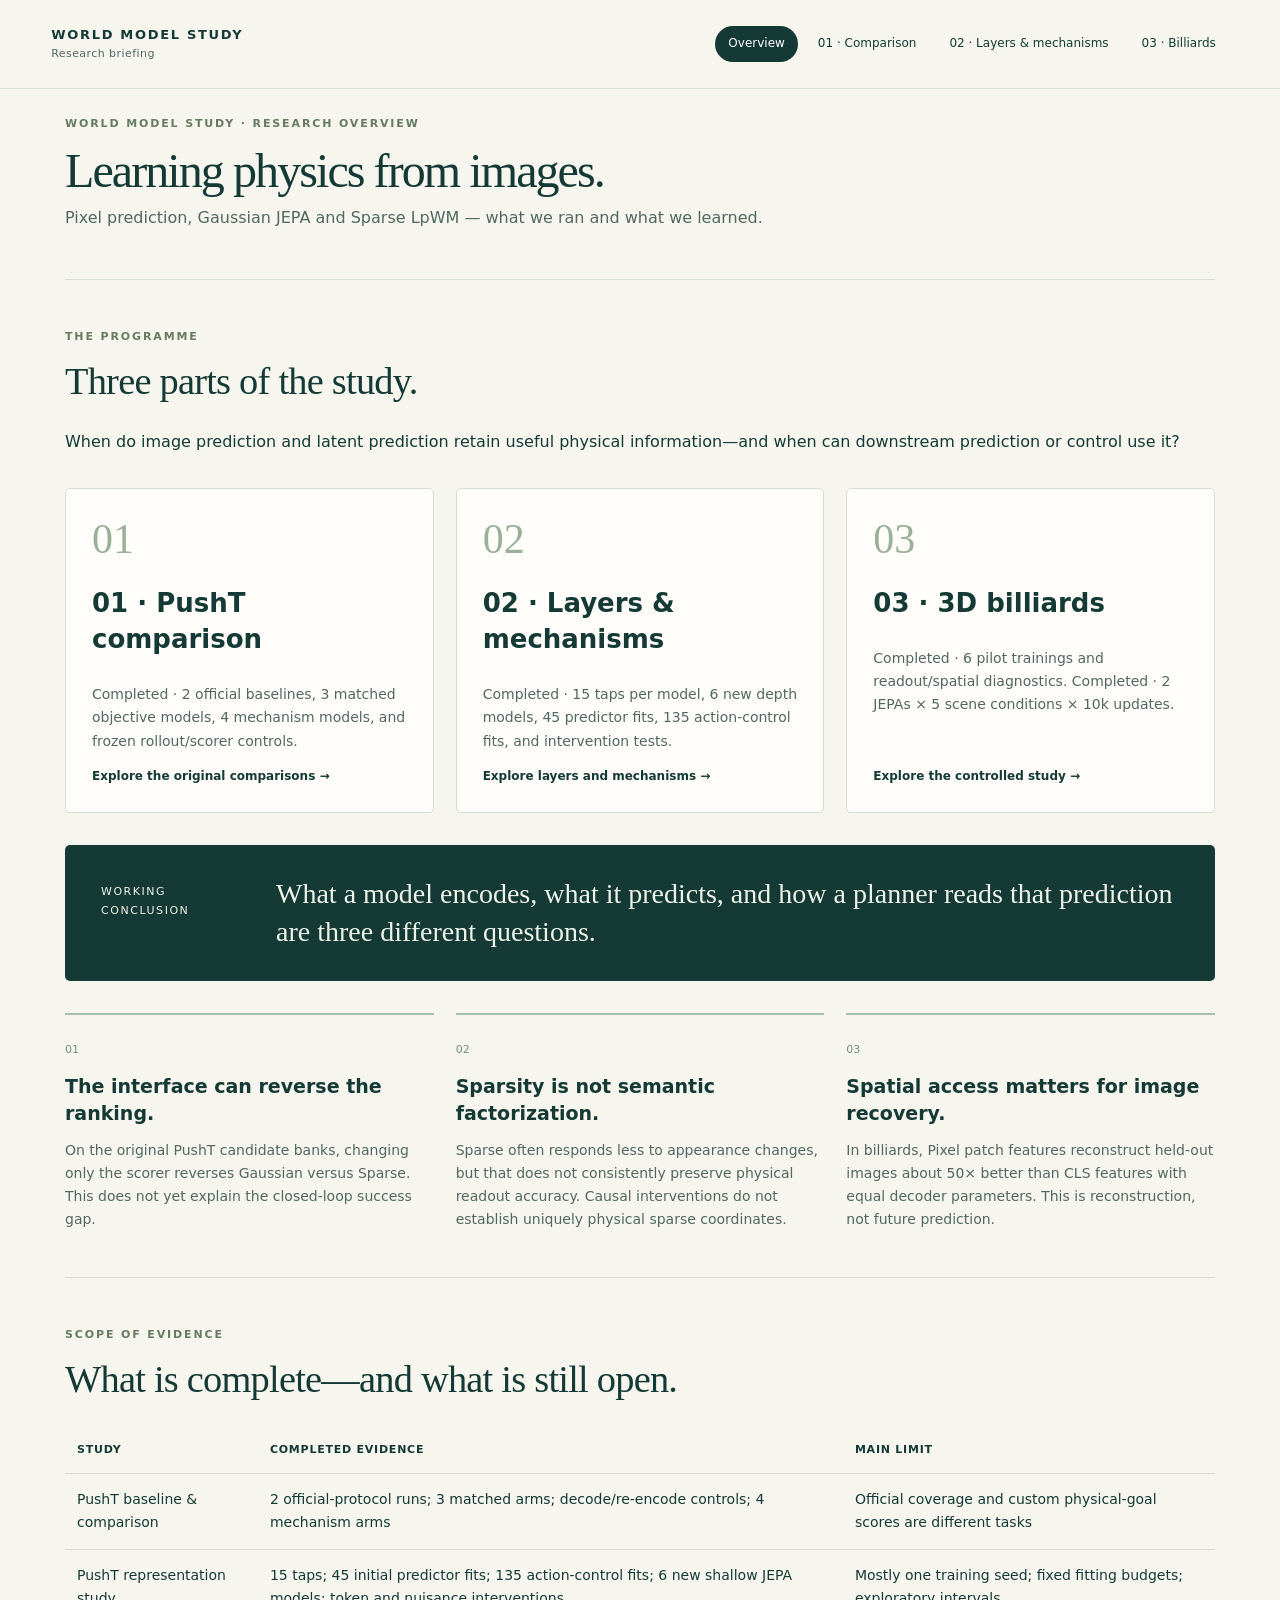
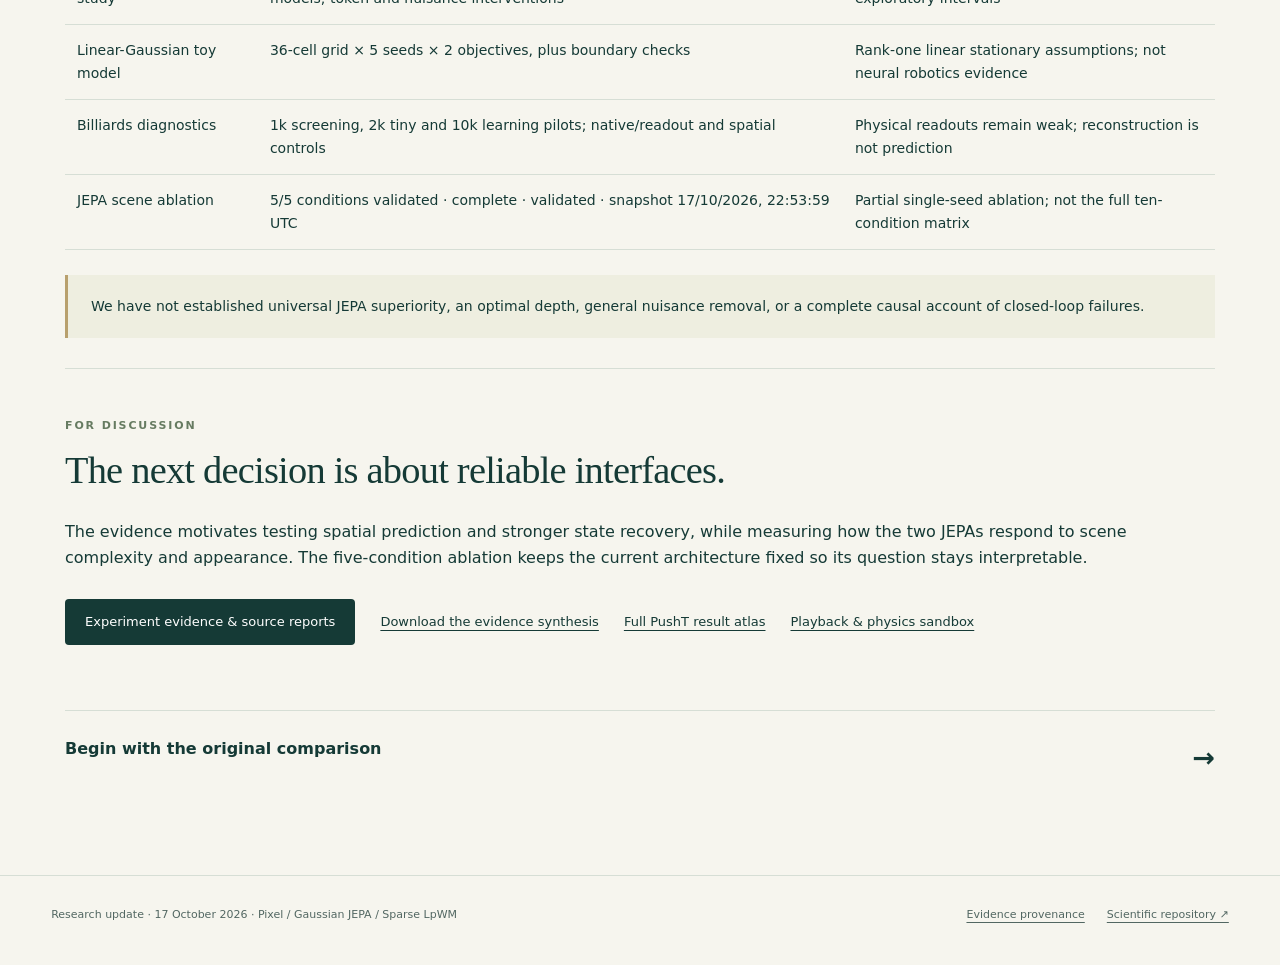
==== commit 6a4d2462: "Present completed five-condition JEPA ablation and validated findings" ====
--- a/demos/billiards/index.html
+++ b/demos/billiards/index.html
@@ -1 +1 @@
-<!doctype html><html lang="en"><head><meta charset="utf-8"><meta name="viewport" content="width=device-width,initial-scale=1"><title>What world models learn—and what we can use. · World Models</title><link rel="stylesheet" href="review.css"></head><body data-page="index"><a class="skip" href="#main">Skip to content</a><header><a class="wordmark" href="index.html">WORLD MODEL STUDY<span>Research briefing</span></a><nav aria-label="Research chapters"><a data-page="index" href="index.html">Overview</a><a data-page="comparison" href="comparison.html">01 · Comparison</a><a data-page="layers" href="layers.html">02 · Layers & mechanisms</a><a data-page="billiards" href="billiards.html">03 · Billiards</a></nav></header><main id="main"><div class="hero landing-hero"><p class="eyebrow">World model study · research overview</p><h1>Learning physics from images.</h1><p class="lead">Pixel prediction, Gaussian JEPA and Sparse LpWM — what we ran and what we learned.</p></div><section class="chapter-section"><p class="eyebrow">The programme</p><h2>Three parts of the study.</h2><p>When do image prediction and latent prediction retain useful physical information—and when can downstream prediction or control use it?</p><div class="chapter-grid"><a class="chapter-card" href="comparison.html"><b>01</b><h3>01 · PushT comparison</h3><p>Completed · 2 official baselines, 3 matched objective models, 4 mechanism models, and frozen rollout/scorer controls.</p><span>Explore the original comparisons →</span></a><a class="chapter-card" href="layers.html"><b>02</b><h3>02 · Layers & mechanisms</h3><p>Completed · 15 taps per model, 6 new depth models, 45 predictor fits, 135 action-control fits, and intervention tests.</p><span>Explore layers and mechanisms →</span></a><a class="chapter-card" href="billiards.html"><b>03</b><h3>03 · 3D billiards</h3><p>Completed · 6 pilot trainings and readout/spatial diagnostics. In progress · 2 JEPAs × 5 scene conditions × 10k updates.</p><span>Explore the controlled study →</span></a></div></section><div class="thesis"><span>Working conclusion</span><p>What a model encodes, what it predicts, and how a planner reads that prediction are three different questions.</p></div><div class="findings"><article class="finding"><span>01</span><h3>The interface can reverse the ranking.</h3><p>On the original PushT candidate banks, changing only the scorer reverses Gaussian versus Sparse. This does not yet explain the closed-loop success gap.</p></article><article class="finding"><span>02</span><h3>Sparsity is not semantic factorization.</h3><p>Sparse often responds less to appearance changes, but that does not consistently preserve physical readout accuracy. Causal interventions do not establish uniquely physical sparse coordinates.</p></article><article class="finding"><span>03</span><h3>Spatial access matters for image recovery.</h3><p>In billiards, Pixel patch features reconstruct held-out images about 50× better than CLS features with equal decoder parameters. This is reconstruction, not future prediction.</p></article></div><section class="chapter-section"><p class="eyebrow">Scope of evidence</p><h2>What is complete—and what is still open.</h2><div class="table-wrap"><table><thead><tr><th>Study</th><th>Completed evidence</th><th>Main limit</th></tr></thead><tbody><tr><td>PushT baseline & comparison</td><td>2 official-protocol runs; 3 matched arms; decode/re-encode controls; 4 mechanism arms</td><td>Official coverage and custom physical-goal scores are different tasks</td></tr><tr><td>PushT representation study</td><td>15 taps; 45 initial predictor fits; 135 action-control fits; 6 new shallow JEPA models; token and nuisance interventions</td><td>Mostly one training seed; fixed fitting budgets; exploratory intervals</td></tr><tr><td>Linear-Gaussian toy model</td><td>36-cell grid × 5 seeds × 2 objectives, plus boundary checks</td><td>Rank-one linear stationary assumptions; not neural robotics evidence</td></tr><tr><td>Billiards diagnostics</td><td>1k screening, 2k tiny and 10k learning pilots; native/readout and spatial controls</td><td>Physical readouts remain weak; reconstruction is not prediction</td></tr><tr><td>JEPA scene ablation</td><td id="cover-run">Five conditions × two objectives × 10k updates; results pending</td><td>Partial single-seed ablation; not the full ten-condition matrix</td></tr></tbody></table></div><p class="boundary">We have not established universal JEPA superiority, an optimal depth, general nuisance removal, or a complete causal account of closed-loop failures.</p></section><section class="chapter-section"><p class="eyebrow">For discussion</p><h2>The next decision is about reliable interfaces.</h2><p>The evidence motivates testing spatial prediction and stronger state recovery, while measuring how the two JEPAs respond to scene complexity and appearance. The five-condition ablation keeps the current architecture fixed so its question stays interpretable.</p><div class="actions"><a class="button" href="evidence.html">Experiment evidence & source reports</a><a href="review-data/research-synthesis.md" download>Download the evidence synthesis</a><a href="pusht.html">Full PushT result atlas</a><a href="billiards.html#playback">Playback & physics sandbox</a></div></section><a class="next" href="comparison.html">Begin with the original comparison <span>→</span></a></main><footer><p>Research update · 17 October 2026 · Pixel / Gaussian JEPA / Sparse LpWM</p><a href="review-data/provenance.json">Evidence provenance</a><a href="https://github.com/henry550xz/jepa-worldmodel-comparison">Scientific repository ↗</a></footer><script type="module" src="review.mjs"></script></body></html>+<!doctype html><html lang="en"><head><meta charset="utf-8"><meta name="viewport" content="width=device-width,initial-scale=1"><title>What world models learn—and what we can use. · World Models</title><link rel="stylesheet" href="review.css"></head><body data-page="index"><a class="skip" href="#main">Skip to content</a><header><a class="wordmark" href="index.html">WORLD MODEL STUDY<span>Research briefing</span></a><nav aria-label="Research chapters"><a data-page="index" href="index.html">Overview</a><a data-page="comparison" href="comparison.html">01 · Comparison</a><a data-page="layers" href="layers.html">02 · Layers & mechanisms</a><a data-page="billiards" href="billiards.html">03 · Billiards</a></nav></header><main id="main"><div class="hero landing-hero"><p class="eyebrow">World model study · research overview</p><h1>Learning physics from images.</h1><p class="lead">Pixel prediction, Gaussian JEPA and Sparse LpWM — what we ran and what we learned.</p></div><section class="chapter-section"><p class="eyebrow">The programme</p><h2>Three parts of the study.</h2><p>When do image prediction and latent prediction retain useful physical information—and when can downstream prediction or control use it?</p><div class="chapter-grid"><a class="chapter-card" href="comparison.html"><b>01</b><h3>01 · PushT comparison</h3><p>Completed · 2 official baselines, 3 matched objective models, 4 mechanism models, and frozen rollout/scorer controls.</p><span>Explore the original comparisons →</span></a><a class="chapter-card" href="layers.html"><b>02</b><h3>02 · Layers & mechanisms</h3><p>Completed · 15 taps per model, 6 new depth models, 45 predictor fits, 135 action-control fits, and intervention tests.</p><span>Explore layers and mechanisms →</span></a><a class="chapter-card" href="billiards.html"><b>03</b><h3>03 · 3D billiards</h3><p>Completed · 6 pilot trainings and readout/spatial diagnostics. Completed · 2 JEPAs × 5 scene conditions × 10k updates.</p><span>Explore the controlled study →</span></a></div></section><div class="thesis"><span>Working conclusion</span><p>What a model encodes, what it predicts, and how a planner reads that prediction are three different questions.</p></div><div class="findings"><article class="finding"><span>01</span><h3>The interface can reverse the ranking.</h3><p>On the original PushT candidate banks, changing only the scorer reverses Gaussian versus Sparse. This does not yet explain the closed-loop success gap.</p></article><article class="finding"><span>02</span><h3>Sparsity is not semantic factorization.</h3><p>Sparse often responds less to appearance changes, but that does not consistently preserve physical readout accuracy. Causal interventions do not establish uniquely physical sparse coordinates.</p></article><article class="finding"><span>03</span><h3>Spatial access matters for image recovery.</h3><p>In billiards, Pixel patch features reconstruct held-out images about 50× better than CLS features with equal decoder parameters. This is reconstruction, not future prediction.</p></article></div><section class="chapter-section"><p class="eyebrow">Scope of evidence</p><h2>What is complete—and what is still open.</h2><div class="table-wrap"><table><thead><tr><th>Study</th><th>Completed evidence</th><th>Main limit</th></tr></thead><tbody><tr><td>PushT baseline & comparison</td><td>2 official-protocol runs; 3 matched arms; decode/re-encode controls; 4 mechanism arms</td><td>Official coverage and custom physical-goal scores are different tasks</td></tr><tr><td>PushT representation study</td><td>15 taps; 45 initial predictor fits; 135 action-control fits; 6 new shallow JEPA models; token and nuisance interventions</td><td>Mostly one training seed; fixed fitting budgets; exploratory intervals</td></tr><tr><td>Linear-Gaussian toy model</td><td>36-cell grid × 5 seeds × 2 objectives, plus boundary checks</td><td>Rank-one linear stationary assumptions; not neural robotics evidence</td></tr><tr><td>Billiards diagnostics</td><td>1k screening, 2k tiny and 10k learning pilots; native/readout and spatial controls</td><td>Physical readouts remain weak; reconstruction is not prediction</td></tr><tr><td>JEPA scene ablation</td><td id="cover-run">Five conditions × two objectives × 10k updates; all results validated</td><td>Partial single-seed ablation; not the full ten-condition matrix</td></tr></tbody></table></div><p class="boundary">We have not established universal JEPA superiority, an optimal depth, general nuisance removal, or a complete causal account of closed-loop failures.</p></section><section class="chapter-section"><p class="eyebrow">For discussion</p><h2>The next decision is about reliable interfaces.</h2><p>The evidence motivates testing spatial prediction and stronger state recovery, while measuring how the two JEPAs respond to scene complexity and appearance. The five-condition ablation keeps the current architecture fixed so its question stays interpretable.</p><div class="actions"><a class="button" href="evidence.html">Experiment evidence & source reports</a><a href="review-data/research-synthesis.md" download>Download the evidence synthesis</a><a href="pusht.html">Full PushT result atlas</a><a href="billiards.html#playback">Playback & physics sandbox</a></div></section><a class="next" href="comparison.html">Begin with the original comparison <span>→</span></a></main><footer><p>Research update · 17 October 2026 · Pixel / Gaussian JEPA / Sparse LpWM</p><a href="review-data/provenance.json">Evidence provenance</a><a href="https://github.com/henry550xz/jepa-worldmodel-comparison">Scientific repository ↗</a></footer><script type="module" src="review.mjs"></script></body></html>
--- a/demos/billiards/review.css
+++ b/demos/billiards/review.css
@@ -15,3 +15,13 @@
 .research-dashboard .panels{display:grid;grid-template-columns:repeat(2,minmax(0,1fr));gap:16px}.research-dashboard .panel{background:#102e32;color:white;padding:14px;border-radius:8px}.research-dashboard .panel canvas{display:block;width:100%;height:250px;touch-action:none}
 .research-dashboard select,.research-dashboard input,.research-dashboard button,.research-dashboard textarea{font:inherit;padding:8px;max-width:100%}.research-dashboard button{cursor:pointer;background:#eef3e9;border:1px solid #b8c8bd;border-radius:5px;color:var(--ink)}
 .research-dashboard .controls{display:flex;flex-wrap:wrap;gap:12px;align-items:center;margin:20px 0}.research-dashboard .warning{background:#fff0cf;padding:16px}.research-dashboard textarea{width:100%;height:120px}.research-dashboard .plot{width:100%;height:260px;background:white}.research-dashboard .hidden{display:none}.research-dashboard h2{margin-top:30px}.research-dashboard table{display:block;overflow:auto}.research-dashboard label{font-size:13px}.research-dashboard .controls label{max-width:100%}@media(max-width:700px){.research-dashboard .panels{grid-template-columns:1fr}}
+
+/* Retained dashboard diagnostic layout. */
+
+#diagnostics{margin:32px 0 48px;padding:24px;border:1px solid var(--line);border-radius:16px;background:#eaf0e8}#diagnostics h2{margin-bottom:12px}#diagnostics h3{font:22px/1.3 Georgia,serif;margin:0 0 12px}#diagnostics h4{margin-bottom:10px}#diagnostics p{font-size:14px}.diag-grid{display:grid;grid-template-columns:repeat(2,minmax(0,1fr));gap:20px}.diag-card{background:#fffdf8;padding:22px;border-radius:12px;min-width:0}.diag-card svg{display:block;width:100%;max-width:360px;margin:auto;font:13px system-ui}.diag-card img{width:100%;image-rendering:pixelated;border:1px solid var(--line)}.diag-bar-label{display:flex;justify-content:space-between;gap:12px;font-size:12px;margin-top:10px}.diag-bar-label strong{white-space:nowrap}.diag-track,.diag-valid-track{height:10px;background:#e4e8e2;border-radius:3px;overflow:hidden;margin:5px 0 12px}.diag-track span,.diag-valid-track span{display:block;height:100%}.diag-track .predicted{background:#b44e33}.diag-track .true_future_probe{background:#427e91}.diag-valid-track{background:#b44e33}.diag-valid-track span{background:#397764}.diag-error-group{padding:10px;border:1px solid transparent;border-radius:7px}.diag-error-group.selected{border-color:#789189;background:#eef3ed}.diag-takeaway{border-left:4px solid var(--green);padding:12px 18px;background:white}#diagnostics code{overflow-wrap:anywhere}#diag-trajectory-note{overflow-wrap:anywhere}#diagnostics .note{font-size:12px}@media(max-width:800px){.diag-grid{grid-template-columns:1fr}#diagnostics{padding:16px}.diag-card{padding:16px}}
+
+/* Navigation between the two research views. */
+header{flex-wrap:wrap}
+
+
+#diagnostics{--green:#17675b}
